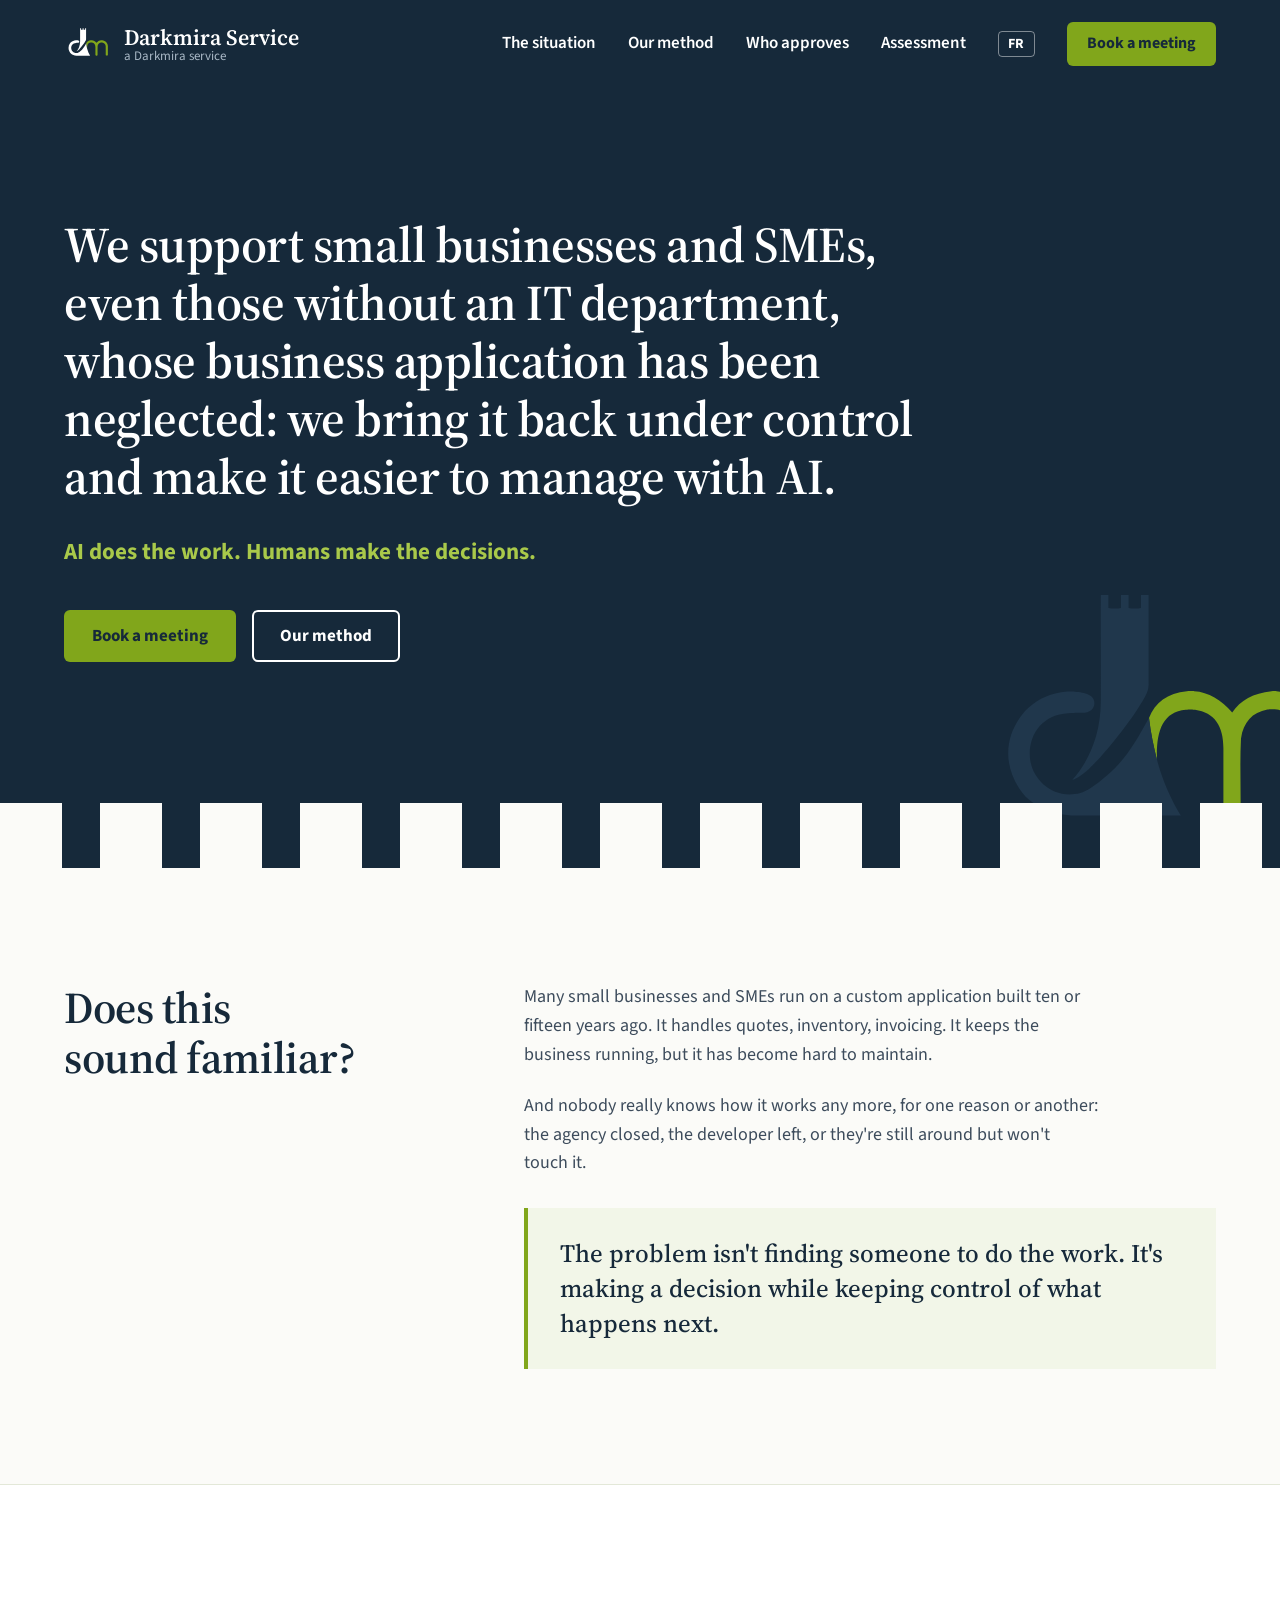
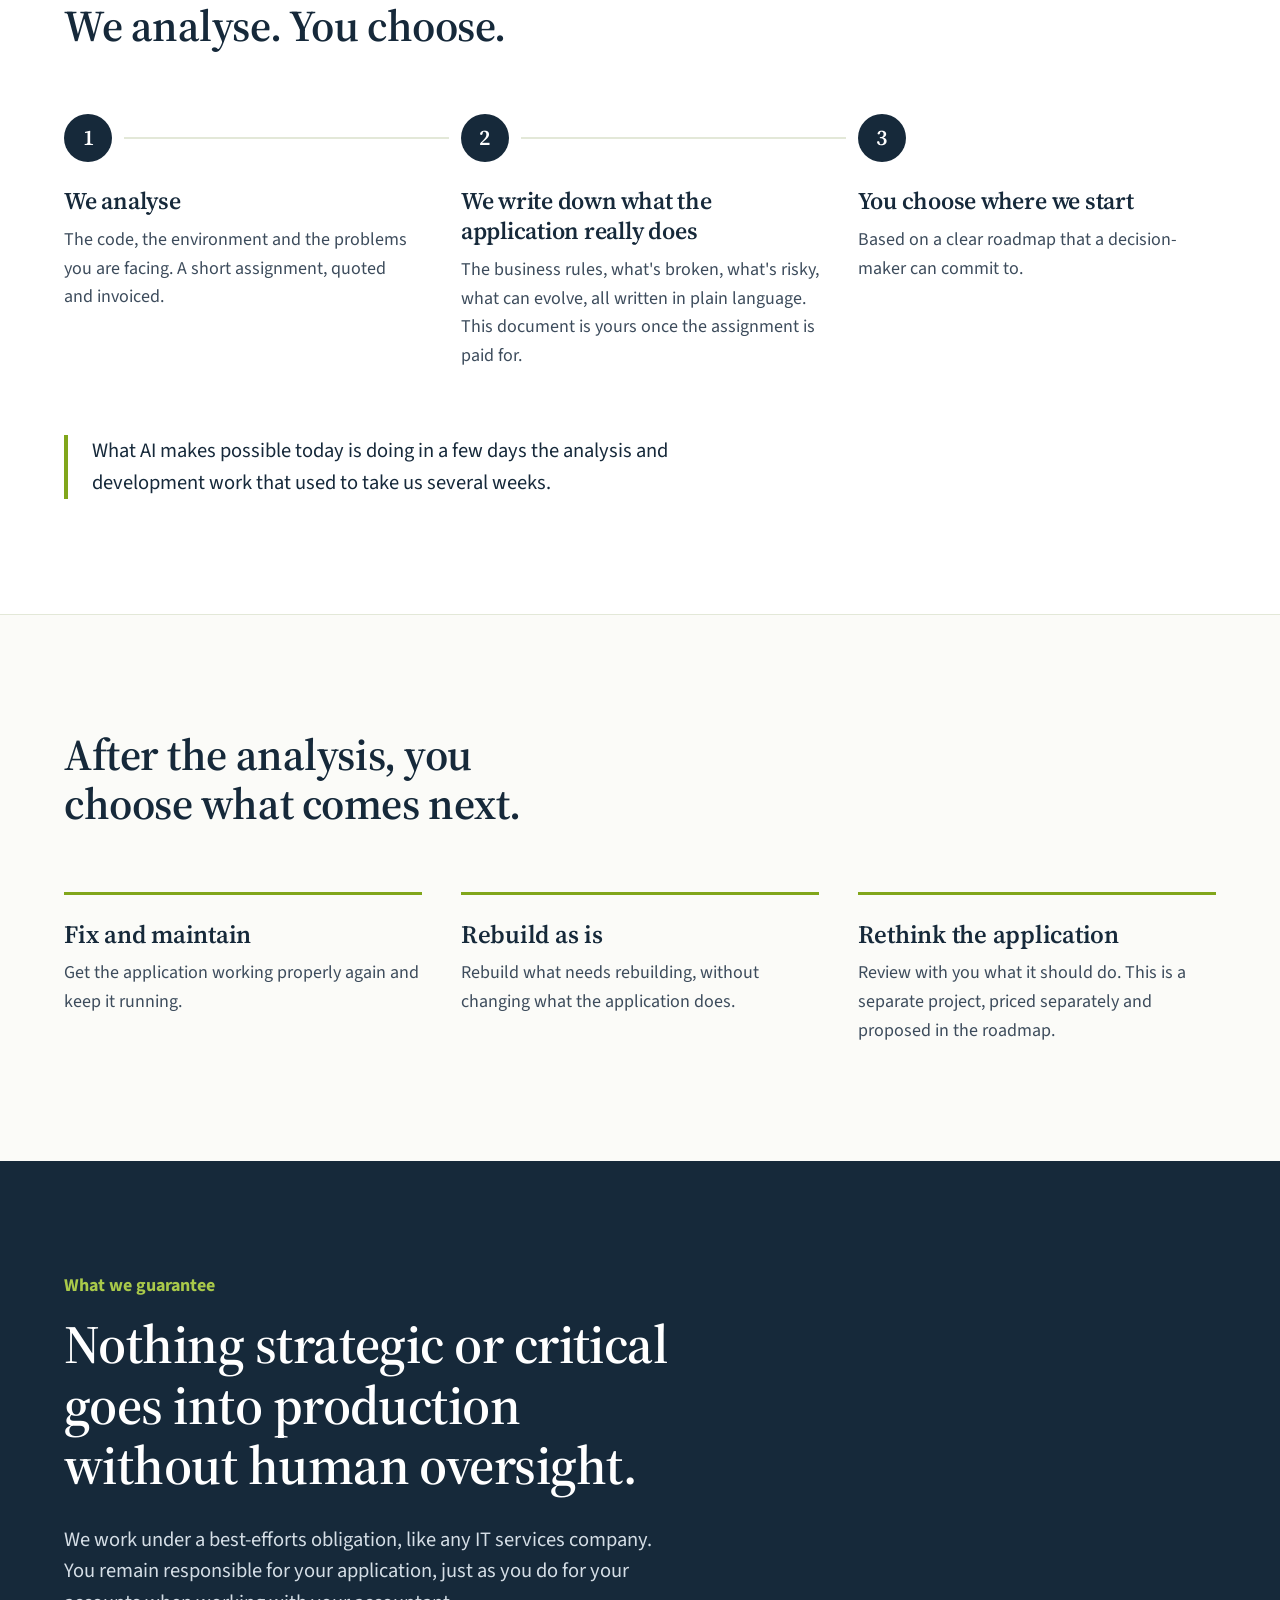
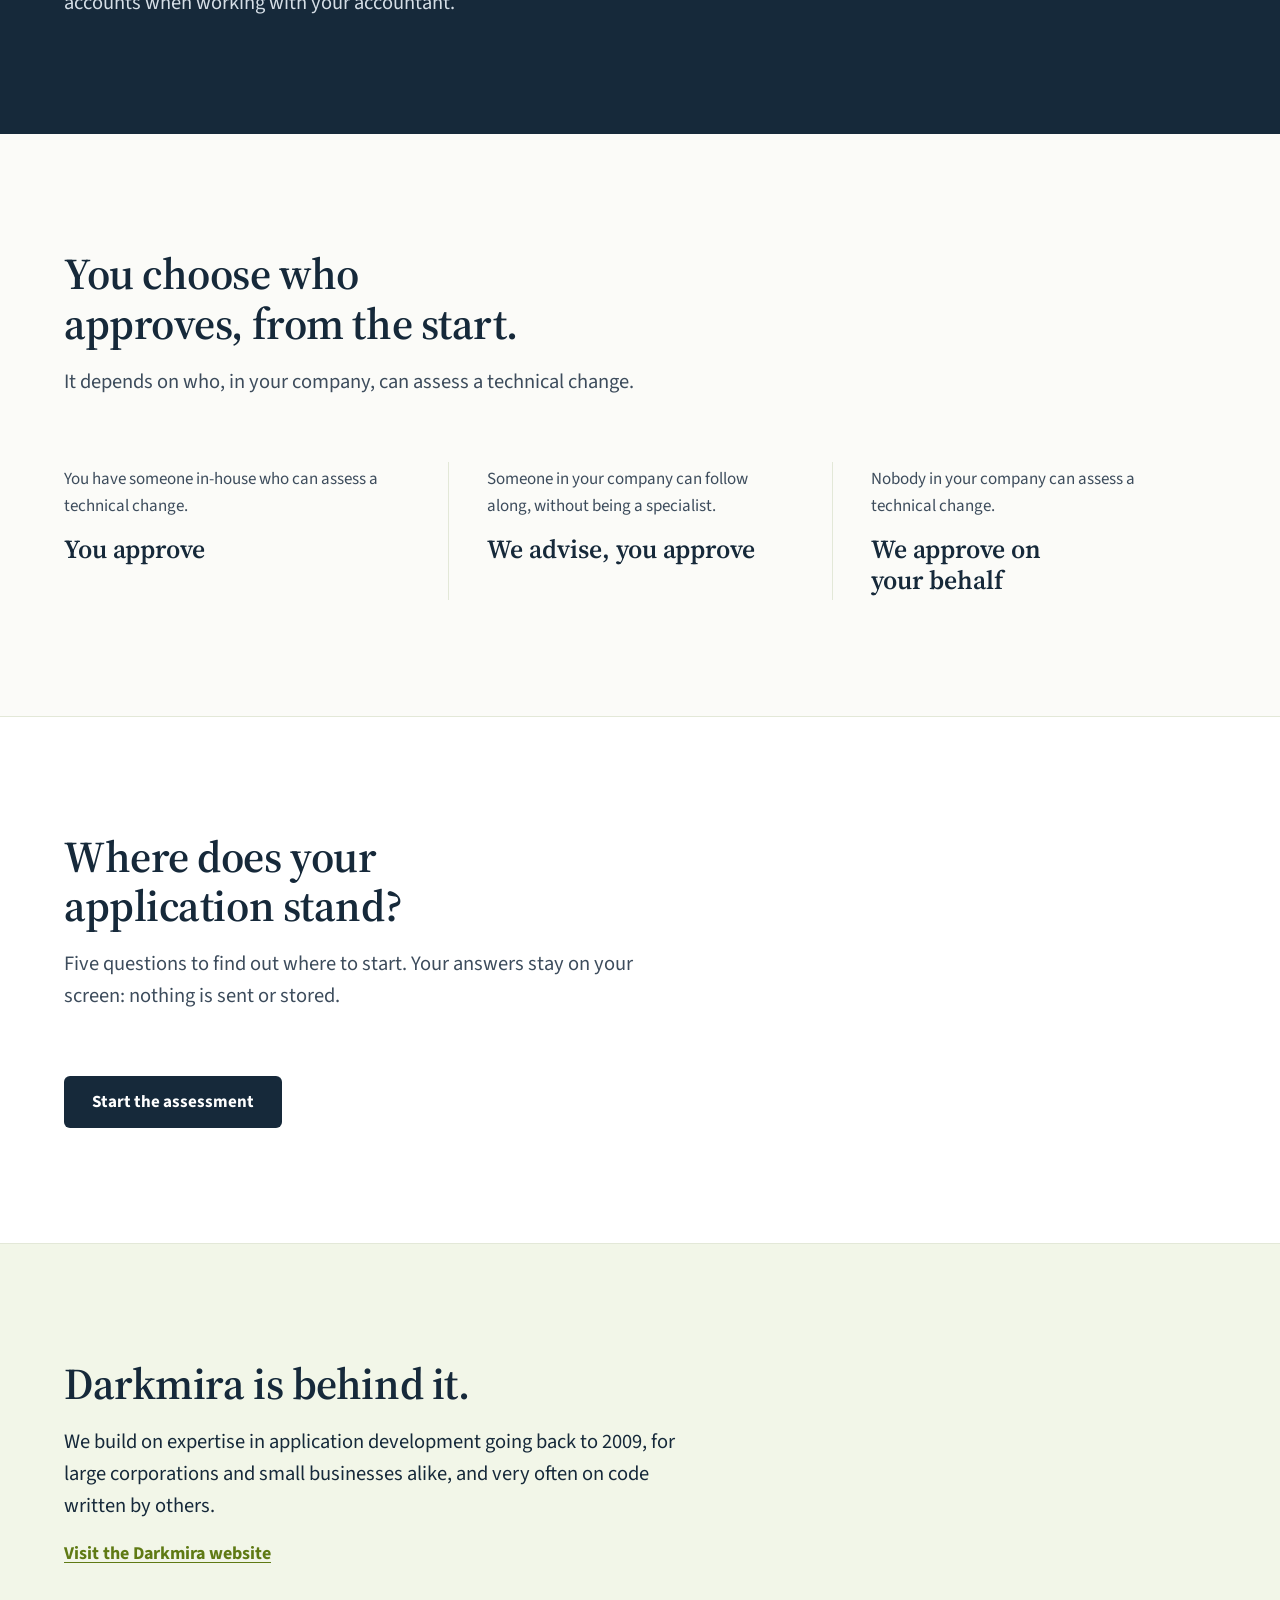
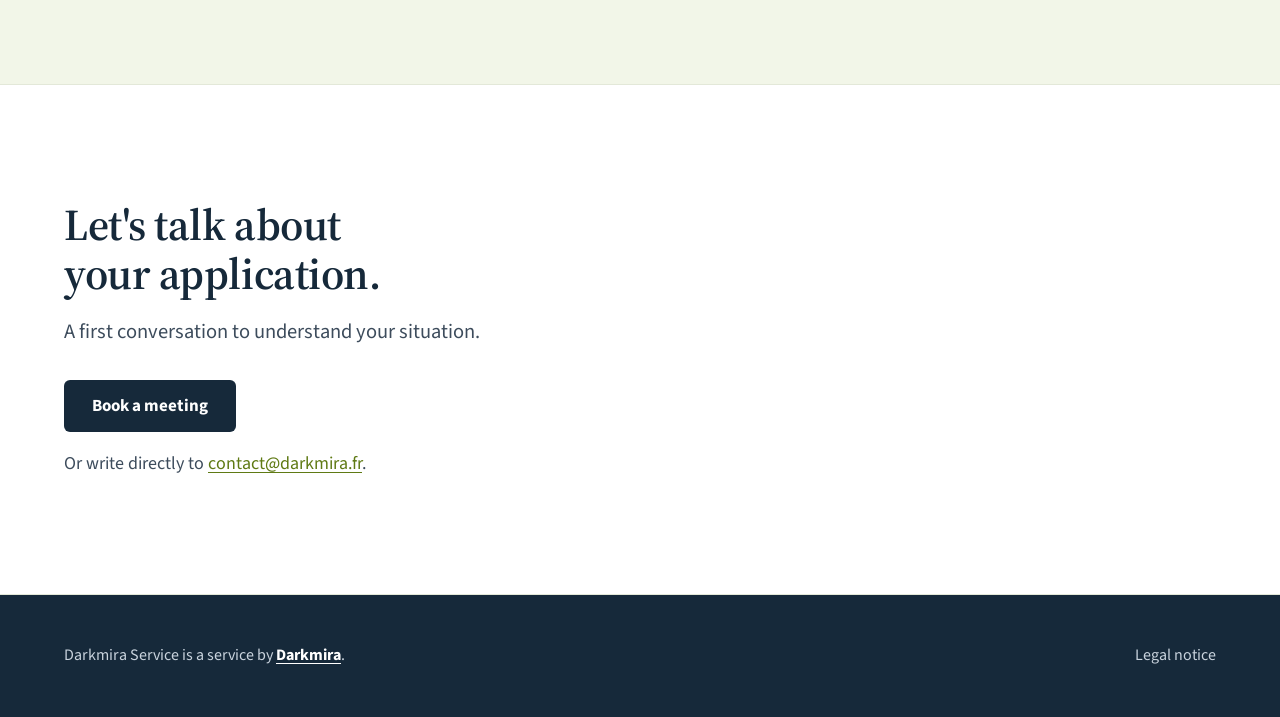
==== en/index.html @ 9eaa63db "Version anglaise (#3)" ====
<!doctype html>
<html lang="en">
<head>
<meta charset="utf-8">
<title>Darkmira Service: your business application back under control</title>
<meta name="description" content="Darkmira Service supports small businesses and SMEs, even those without an IT department: we bring your business application back under control and make it easier to manage with AI.">
<meta name="viewport" content="width=device-width, initial-scale=1">
<link rel="alternate" hreflang="fr" href="https://service.darkmira.fr/">
<link rel="alternate" hreflang="en" href="https://service.darkmira.fr/en/">
<link rel="alternate" hreflang="x-default" href="https://service.darkmira.fr/">
<meta name="theme-color" content="#16293A">
<link rel="icon" type="image/png" sizes="32x32" href="/assets/favicon/favicon-32x32.png">
<link rel="icon" type="image/png" sizes="16x16" href="/assets/favicon/favicon-16x16.png">
<link rel="apple-touch-icon" href="/assets/favicon/apple-touch-icon.png">
<link rel="preconnect" href="https://fonts.googleapis.com">
<link rel="preconnect" href="https://fonts.gstatic.com" crossorigin>
<link rel="stylesheet" href="https://fonts.googleapis.com/css2?family=Source+Sans+3:wght@400;600;700&amp;family=Source+Serif+4:opsz,wght@8..60,500;8..60,600&amp;display=swap">
<link rel="stylesheet" href="/assets/css/site.css">
</head>
<body>
<a class="evitement" href="#contenu">Skip to content</a>

<div class="rempart">
  <header class="cadre entete">
    <a class="entete__logo" href="/en/" aria-label="Darkmira Service, home"><svg viewBox="0 0 192 173.5" aria-hidden="true" focusable="false"><path class="t" d="M68.3,31c1.5,0.4,4.7,0.4,6.2,0v-6.5h3.8V31c1.5,0.4,4.7,0.4,6.2,0v-6.5h3.8v22.6c0,7.4,0,16.8,0,22.3c0,4-2.8,7.7-4.8,11c-5.9,9.7-18.4,24.4-20.4,26.4c-2,2-4.3,4.3-4.3,4.3s-4.8,4.8-8.6,5.8c8-8.9,14.1-22,14.2-39.1c0.1-16.8-0.1-35.8,0-53.3h3.8V31z"/><path class="m" d="M88.5,86c3-7.8,9.2-12.5,19-13.4c1.1-0.1,3.6,0,3.6,0c7.1,0.4,13.6,4.3,19,10.6c4.1-6,10.5-9.7,19.7-10.6c1.3-0.1,2.4,0,2.4,0c14.5,1.6,23.4,12.3,23.3,23.8c0,1.7,0,35.5,0,35.5c-1,3.8-8.5,3.8-8.6-0.7c-0.2-11.5,0.3-23.7-0.2-34.8c-0.7-8.9-5.8-13.1-14.2-14.6c-1.4-0.2-3.7-0.2-4.8,0c-7.6,1.4-12,6.4-13.2,14.4c-0.6,11-0.1,23.1-0.2,34.6c0.2,5-7.8,5.2-8.6,1v-30.7c0-11.1-4.4-17.8-14.2-19.2c-2.3-0.2-2.6-0.2-4.6,0C94.8,83,92,93.5,92.5,107.3C90.9,100.5,89.3,93.6,88.5,86"/><path class="t" d="M88.5,85.9c0.9,7.6,2.4,14.6,4.1,21.4c2.8,10.3,6.8,19.3,11.8,27.4h-12H49.8c-9.6-0.2-16.4-3.7-21.4-7.9c-5-4.2-10.4-13.8-10.3-23C18,90.4,27.2,81.5,29,80.2c3.9-3.2,10-6.8,18.7-7.4c0,0,1.5-0.1,2.9,0c4.5,0.5,10.5,0.9,10.6,5.8c0,2.8-2.3,4.8-6.2,4.8c-3,0-1.9,0-7,0.2c-12.7,0.6-20.1,10.8-19,22.6c1,10.3,11.3,20.9,25.2,17.3c6.1-1.6,16.7-11.7,17.8-13C78.8,103.6,83.6,94.8,88.5,85.9"/></svg><span class="marque"><strong>Darkmira Service</strong><span>a Darkmira service</span></span></a>
    <nav aria-label="Main navigation">
      <a href="#situation">The situation</a>
      <a href="#methode">Our method</a>
      <a href="#qui-valide">Who approves</a>
      <a href="#diagnostic">Assessment</a>
      <a class="langue" href="/" hreflang="fr" lang="fr" aria-label="Version française">FR</a>
      <a class="bouton bouton--vert" href="#contact">Book a meeting</a>
    </nav>
  </header>

  <section class="cadre hero hero--service">
    <h1>We support small businesses and SMEs, even those without an IT department, whose business application has been neglected: we bring it back under control and make it easier to manage with AI.</h1>
    <p class="signature">AI does the work. Humans make the decisions.</p>
    <div class="actions">
      <a class="bouton bouton--vert" href="#contact">Book a meeting</a>
      <a class="bouton bouton--contour" href="#methode">Our method</a>
    </div>
  </section>
  <svg class="hero__tour hero__tour--discret" viewBox="0 0 192 173.5" aria-hidden="true" focusable="false"><path class="t" d="M68.3,31c1.5,0.4,4.7,0.4,6.2,0v-6.5h3.8V31c1.5,0.4,4.7,0.4,6.2,0v-6.5h3.8v22.6c0,7.4,0,16.8,0,22.3c0,4-2.8,7.7-4.8,11c-5.9,9.7-18.4,24.4-20.4,26.4c-2,2-4.3,4.3-4.3,4.3s-4.8,4.8-8.6,5.8c8-8.9,14.1-22,14.2-39.1c0.1-16.8-0.1-35.8,0-53.3h3.8V31z"/><path class="m" d="M88.5,86c3-7.8,9.2-12.5,19-13.4c1.1-0.1,3.6,0,3.6,0c7.1,0.4,13.6,4.3,19,10.6c4.1-6,10.5-9.7,19.7-10.6c1.3-0.1,2.4,0,2.4,0c14.5,1.6,23.4,12.3,23.3,23.8c0,1.7,0,35.5,0,35.5c-1,3.8-8.5,3.8-8.6-0.7c-0.2-11.5,0.3-23.7-0.2-34.8c-0.7-8.9-5.8-13.1-14.2-14.6c-1.4-0.2-3.7-0.2-4.8,0c-7.6,1.4-12,6.4-13.2,14.4c-0.6,11-0.1,23.1-0.2,34.6c0.2,5-7.8,5.2-8.6,1v-30.7c0-11.1-4.4-17.8-14.2-19.2c-2.3-0.2-2.6-0.2-4.6,0C94.8,83,92,93.5,92.5,107.3C90.9,100.5,89.3,93.6,88.5,86"/><path class="t" d="M88.5,85.9c0.9,7.6,2.4,14.6,4.1,21.4c2.8,10.3,6.8,19.3,11.8,27.4h-12H49.8c-9.6-0.2-16.4-3.7-21.4-7.9c-5-4.2-10.4-13.8-10.3-23C18,90.4,27.2,81.5,29,80.2c3.9-3.2,10-6.8,18.7-7.4c0,0,1.5-0.1,2.9,0c4.5,0.5,10.5,0.9,10.6,5.8c0,2.8-2.3,4.8-6.2,4.8c-3,0-1.9,0-7,0.2c-12.7,0.6-20.1,10.8-19,22.6c1,10.3,11.3,20.9,25.2,17.3c6.1-1.6,16.7-11.7,17.8-13C78.8,103.6,83.6,94.8,88.5,85.9"/></svg>
</div>

<main id="contenu">
  <section class="section" id="situation" aria-labelledby="situation-titre">
    <div class="cadre deux-colonnes">
      <h2 id="situation-titre">Does this sound familiar?</h2>
      <div>
        <p>Many small businesses and SMEs run on a custom application built ten or fifteen years ago. It handles quotes, inventory, invoicing. It keeps the business running, but it has become hard to maintain.</p>
        <p>And nobody really knows how it works any more, for one reason or another: the agency closed, the developer left, or they're still around but won't touch it.</p>
        <p class="encadre">The problem isn't finding someone to do the work. It's making a decision while keeping control of what happens next.</p>
      </div>
    </div>
  </section>

  <section class="section blanc" id="methode" aria-labelledby="methode-titre">
    <div class="cadre">
      <div class="tete">
        <h2 id="methode-titre">We analyse. You choose.</h2>
      </div>
      <ol class="frise">
        <li>
          <h3>We analyse</h3>
          <p>The code, the environment and the problems you are facing. A short assignment, quoted and invoiced.</p>
        </li>
        <li>
          <h3>We write down what the application really does</h3>
          <p>The business rules, what's broken, what's risky, what can evolve, all written in plain language. This document is yours once the assignment is paid for.</p>
        </li>
        <li>
          <h3>You choose where we start</h3>
          <p>Based on a clear roadmap that a decision-maker can commit to.</p>
        </li>
      </ol>
      <p class="chapeau apres-frise">What AI makes possible today is doing in a few days the analysis and development work that used to take us several weeks.</p>
    </div>
  </section>

  <section class="section" aria-labelledby="usages-titre">
    <div class="cadre">
      <div class="tete">
        <h2 id="usages-titre">After the analysis, you choose what comes next.</h2>
      </div>
      <ul class="usages">
        <li>
          <h3>Fix and maintain</h3>
          <p>Get the application working properly again and keep it running.</p>
        </li>
        <li>
          <h3>Rebuild as is</h3>
          <p>Rebuild what needs rebuilding, without changing what the application does.</p>
        </li>
        <li>
          <h3>Rethink the application</h3>
          <p>Review with you what it should do. This is a separate project, priced separately and proposed in the roadmap.</p>
        </li>
      </ul>
    </div>
  </section>

  <section class="section garantie" aria-labelledby="garantie-titre">
    <div class="cadre">
      <h2 class="garantie__nom" id="garantie-titre">What we guarantee</h2>
      <blockquote>Nothing strategic or critical goes into production without human oversight.</blockquote>
      <p class="chapeau">We work under a best-efforts obligation, like any IT services company. You remain responsible for your application, just as you do for your accounts when working with your accountant.</p>
    </div>
  </section>

  <section class="section" id="qui-valide" aria-labelledby="valide-titre">
    <div class="cadre">
      <div class="tete">
        <h2 id="valide-titre">You choose who approves, from the start.</h2>
        <p class="chapeau">It depends on who, in your company, can assess a technical change.</p>
      </div>
      <ul class="valideurs">
        <li>
          <p class="valideurs__si">You have someone in-house who can assess a technical change.</p>
          <p class="valideurs__alors">You approve</p>
        </li>
        <li>
          <p class="valideurs__si">Someone in your company can follow along, without being a specialist.</p>
          <p class="valideurs__alors">We advise, you approve</p>
        </li>
        <li>
          <p class="valideurs__si">Nobody in your company can assess a technical change.</p>
          <p class="valideurs__alors">We approve on your behalf</p>
        </li>
      </ul>
    </div>
  </section>

  <section class="section diagnostic blanc" id="diagnostic" aria-labelledby="diagnostic-titre">
    <div class="cadre">
      <div class="tete">
        <h2 id="diagnostic-titre">Where does your application stand?</h2>
        <p class="chapeau">Five questions to find out where to start. Your answers stay on your screen: nothing is sent or stored.</p>
      </div>
      <div class="diag" data-diagnostic hidden>
        <div class="diag__accueil">
          <button type="button" class="bouton bouton--nuit" data-commencer>Start the assessment</button>
        </div>
        <form class="diag__form" hidden novalidate>
          <div class="diag__progression" aria-hidden="true"><span></span></div>
          <p class="diag__etape" aria-live="polite"></p>
        <fieldset data-q="q1" data-resume="My application is used for:" hidden>
          <legend tabindex="-1">What is your application used for day to day?</legend>
          <label class="choix"><input type="radio" name="q1" value="devis"> Quotes and invoicing</label>
          <label class="choix"><input type="radio" name="q1" value="stocks"> Inventory and production</label>
          <label class="choix"><input type="radio" name="q1" value="clients"> Customers and orders</label>
          <label class="choix"><input type="radio" name="q1" value="autre"> Something else</label>
        </fieldset>
        <fieldset data-q="q2" data-resume="Today, it works:" hidden>
          <legend tabindex="-1">Today, it works…</legend>
          <label class="choix"><input type="radio" name="q2" value="evolution"> Well, but every change is complicated</label>
          <label class="choix"><input type="radio" name="q2" value="pannes"> With regular breakdowns or errors</label>
          <label class="choix"><input type="radio" name="q2" value="intouchable"> It holds up, but nobody wants to touch it</label>
          <label class="choix"><input type="radio" name="q2" value="decalage"> It no longer fits the way we work</label>
        </fieldset>
        <fieldset data-q="q3" data-resume="Who knows how it works:" hidden>
          <legend tabindex="-1">Who really knows how it works?</legend>
          <label class="choix"><input type="radio" name="q3" value="origine"> The original developer, still around</label>
          <label class="choix"><input type="radio" name="q3" value="parti"> They left, or the agency closed</label>
          <label class="choix"><input type="radio" name="q3" value="partiel"> Someone in-house, partly</label>
          <label class="choix"><input type="radio" name="q3" value="personne"> Nobody</label>
        </fieldset>
        <fieldset data-q="q4" data-resume="My priority:" hidden>
          <legend tabindex="-1">What is your priority?</legend>
          <label class="choix"><input type="radio" name="q4" value="stable"> That it runs without surprises</label>
          <label class="choix"><input type="radio" name="q4" value="evoluer"> Being able to change it easily</label>
          <label class="choix"><input type="radio" name="q4" value="besoins"> Starting again from our current needs</label>
          <label class="choix"><input type="radio" name="q4" value="comprendre"> First understanding where we stand</label>
        </fieldset>
        <fieldset data-q="q5" data-resume="To assess a technical change:" hidden>
          <legend tabindex="-1">Do you have someone who can assess a technical change?</legend>
          <label class="choix"><input type="radio" name="q5" value="interne"> Yes, in-house</label>
          <label class="choix"><input type="radio" name="q5" value="suivre"> Someone who can follow along, without being a specialist</label>
          <label class="choix"><input type="radio" name="q5" value="personne"> No, nobody</label>
        </fieldset>
          <div class="diag__nav">
            <button type="button" class="bouton bouton--lien" data-retour>Back</button>
            <button type="submit" class="bouton bouton--nuit" data-suivant disabled>Next</button>
          </div>
        </form>
        <div class="diag__resultat" hidden tabindex="-1" aria-live="polite"></div>
      </div>
      <noscript><p><a class="bouton bouton--nuit" href="mailto:contact@darkmira.fr">Book a meeting</a></p></noscript>
    </div>
  </section>

  <section class="section darkmira" aria-labelledby="darkmira-titre">
    <div class="cadre">
      <h2 id="darkmira-titre">Darkmira is behind it.</h2>
      <p class="chapeau">We build on expertise in application development going back to 2009, for large corporations and small businesses alike, and very often on code written by others.</p>
      <p><a href="https://darkmira.fr/en/">Visit the Darkmira website</a></p>
    </div>
  </section>

  <section class="section contact blanc" id="contact" aria-labelledby="contact-titre">
    <div class="cadre">
      <h2 id="contact-titre">Let's talk about your application.</h2>
      <p class="chapeau">A first conversation to understand your situation.</p>
      <p><a class="bouton bouton--nuit" href="mailto:contact@darkmira.fr?subject=Darkmira%20Service%20meeting">Book a meeting</a></p>
      <p class="contact__adresse">Or write directly to <a href="mailto:contact@darkmira.fr">contact@darkmira.fr</a>.</p>
    </div>
  </section>
</main>

<footer class="pied">
  <div class="cadre">
    <p>Darkmira Service is a service by <a class="fort" href="https://darkmira.fr/en/">Darkmira</a>.</p>
    <nav aria-label="Footer">
      <a href="https://darkmira.fr/en/legal-notice.html">Legal notice</a>
    </nav>
  </div>
</footer>
<script src="/assets/js/diagnostic.js" defer></script>
</body>
</html>
---- assets/css/site.css ----
:root {
  --nuit: #16293A;
  --nuit-2: #20374C;
  --vert: #81A61B;
  --vert-fonce: #5F7A14;
  --vert-clair: #A9C94A;
  --page: #FBFBF8;
  --pale: #F2F6E8;
  --blanc: #FFFFFF;
  --texte-2: #3D4C5C;
  --filet: #E3E8D8;
  --sur-nuit: #D5DEE6;

  --serif: 'Source Serif 4', Georgia, serif;
  --sans: 'Source Sans 3', 'Helvetica Neue', Arial, sans-serif;

  --gouttiere: clamp(16px, 5vw, 64px);
  --largeur: 1152px;

  /* Créneaux : proportions du sommet de la tour du logo (merlon 6,2 / créneau 3,8 / hauteur 6,5), x4 */
  --merlon: 62px;
  --pas: 100px;
  --creneau-h: 65px;
}

*, *::before, *::after { box-sizing: border-box; }

html { -webkit-text-size-adjust: 100%; }

body {
  margin: 0;
  background: var(--page);
  color: var(--nuit);
  font-family: var(--sans);
  font-size: 18px;
  line-height: 1.6;
  text-rendering: optimizeLegibility;
}

img, svg { display: block; max-width: 100%; }

button { font: inherit; }

a { color: var(--vert-fonce); text-underline-offset: 3px; }
a:hover { color: var(--nuit); }

:focus-visible {
  outline: 3px solid var(--vert);
  outline-offset: 3px;
  border-radius: 2px;
}

.evitement {
  position: absolute;
  left: 16px;
  top: -100px;
  z-index: 10;
  padding: 10px 16px;
  background: var(--blanc);
  color: var(--nuit);
  font-weight: 700;
}
.evitement:focus { top: 16px; }

.cadre {
  width: 100%;
  max-width: calc(var(--largeur) + 2 * var(--gouttiere));
  margin: 0 auto;
  padding: 0 var(--gouttiere);
}

h1, h2, h3 {
  margin: 0;
  font-family: var(--serif);
  font-weight: 600;
  letter-spacing: -0.01em;
}

h2 {
  font-size: clamp(30px, 4vw, 44px);
  line-height: 1.12;
  max-width: 26ch;
}

h1, h2, h3 { text-wrap: balance; }
p { text-wrap: pretty; }

p { margin: 0; }

.chapeau {
  font-size: clamp(19px, 1.6vw, 22px);
  line-height: 1.55;
  color: var(--texte-2);
  max-width: 62ch;
}

/* Boutons */
.bouton {
  display: inline-flex;
  align-items: center;
  min-height: 52px;
  padding: 12px 26px;
  border-radius: 6px;
  border: 2px solid transparent;
  font-weight: 700;
  font-size: 17px;
  line-height: 1.2;
  text-decoration: none;
  transition: background-color .15s ease, color .15s ease, border-color .15s ease;
}
.bouton--vert { background: var(--vert); color: var(--nuit); }
.bouton--vert:hover { background: var(--vert-clair); color: var(--nuit); }
.bouton--nuit { background: var(--nuit); color: var(--blanc); }
.bouton--nuit:hover { background: var(--nuit-2); color: var(--blanc); }
.bouton--contour { border-color: currentColor; color: var(--blanc); }
.bouton--contour:hover { background: var(--blanc); border-color: var(--blanc); color: var(--nuit); }

/* Bandeau Darkmira Service */
.bandeau {
  display: block;
  padding: 12px var(--gouttiere);
  background: var(--vert);
  color: var(--nuit);
  font-size: 16px;
  line-height: 1.45;
  text-align: center;
  text-decoration: none;
}
.bandeau:hover { background: var(--vert-clair); color: var(--nuit); }
.bandeau span { text-decoration: underline; text-underline-offset: 3px; }

/* En-tête et hero : le rempart */
.rempart {
  position: relative;
  overflow: hidden;
  background: var(--nuit);
  color: var(--blanc);
}

.rempart::after {
  content: "";
  position: absolute;
  left: 0;
  right: 0;
  bottom: 0;
  z-index: 3;
  height: var(--creneau-h);
  background: linear-gradient(to right, var(--page) 0 var(--merlon), transparent var(--merlon) var(--pas)) 0 0 / var(--pas) 100% repeat-x;
}

.entete {
  position: relative;
  z-index: 2;
  display: flex;
  align-items: center;
  justify-content: space-between;
  gap: 24px;
  min-height: 88px;
}

.entete__logo { color: var(--blanc); }
.entete__logo svg { width: 170px; height: auto; }

.entete nav {
  display: flex;
  align-items: center;
  gap: 32px;
  font-size: 17px;
  font-weight: 600;
}
.entete nav a:not(.bouton) { color: var(--blanc); text-decoration: none; }
.entete nav a:not(.bouton):hover { color: var(--vert-clair); }
.entete .bouton { min-height: 44px; padding: 8px 18px; font-size: 16px; }

.hero {
  position: relative;
  z-index: 2;
  padding-top: clamp(72px, 10vw, 128px);
  padding-bottom: calc(clamp(88px, 11vw, 144px) + var(--creneau-h));
}

.hero h1 {
  font-size: clamp(42px, 6.4vw, 80px);
  line-height: 1.02;
  letter-spacing: -0.02em;
  max-width: 14ch;
}

.hero .chapeau {
  margin-top: 28px;
  color: var(--sur-nuit);
  max-width: 54ch;
}

.hero__tour {
  position: absolute;
  z-index: 1;
  right: max(-120px, calc((100vw - var(--largeur)) / 2 - 220px));
  bottom: calc(var(--creneau-h) - 150px);
  width: clamp(420px, 52vw, 760px);
  height: auto;
  pointer-events: none;
}
.hero__tour .t { fill: var(--nuit-2); }
.hero__tour .m { fill: var(--vert); }

/* Sections */
.section { padding: clamp(72px, 9vw, 120px) 0; }

.charte__tete {
  display: grid;
  gap: 18px;
  margin-bottom: clamp(40px, 5vw, 64px);
}

.esprits {
  display: grid;
  grid-template-columns: repeat(3, minmax(0, 1fr));
  gap: clamp(24px, 3vw, 48px);
  margin: 0;
  padding: 0;
  list-style: none;
}

.esprits li {
  padding-top: 24px;
  border-top: 3px solid var(--vert);
}

.esprits h3 {
  font-size: 25px;
  line-height: 1.2;
  margin-bottom: 10px;
}

.esprits p { color: var(--texte-2); }

.offre {
  background: var(--nuit);
  color: var(--blanc);
}

.offre .cadre {
  display: grid;
  grid-template-columns: minmax(0, 7fr) minmax(0, 4fr);
  align-items: end;
  gap: 48px;
}

.offre__nom {
  margin-bottom: 14px;
  color: var(--vert-clair);
  font-weight: 700;
  font-size: 18px;
}

.offre h2 { max-width: 24ch; }

.offre p.chapeau {
  margin-top: 18px;
  color: var(--sur-nuit);
}

.offre__action { justify-self: end; }

.contact { background: var(--pale); }

.contact .cadre {
  display: flex;
  flex-wrap: wrap;
  align-items: center;
  justify-content: space-between;
  gap: 24px 48px;
}

/* Pied de page */
.pied {
  padding: 48px 0;
  background: var(--nuit);
  color: #C9D3DD;
  font-size: 16px;
}

.pied .cadre {
  display: flex;
  flex-wrap: wrap;
  justify-content: space-between;
  align-items: flex-start;
  gap: 24px 48px;
}

.pied__nom {
  font-family: var(--serif);
  font-size: 22px;
  font-weight: 600;
  color: var(--blanc);
}

.pied nav { display: flex; flex-wrap: wrap; gap: 12px 28px; }
.pied a { color: #C9D3DD; text-decoration: none; }
.pied a:hover { color: var(--blanc); text-decoration: underline; }


@media (max-width: 900px) {
  .esprits { grid-template-columns: 1fr; }
  .offre .cadre { grid-template-columns: 1fr; align-items: start; }
  .offre__action { justify-self: start; }
  .hero__tour { opacity: .55; }
}

@media (max-width: 600px) {
  body { font-size: 17px; }
  .entete { flex-wrap: wrap; padding-top: 16px; padding-bottom: 16px; }
  .entete nav { gap: 20px; width: 100%; justify-content: space-between; }
  .entete__logo svg { width: 140px; }
  .hero__tour { right: -140px; width: 380px; opacity: .4; }
  .bouton { width: 100%; justify-content: center; }
  .entete .bouton { width: auto; }
  :root { --merlon: 31px; --pas: 50px; --creneau-h: 33px; }
}

@media (prefers-reduced-motion: reduce) {
  * { transition: none !important; }
}

/* Darkmira Service */
.entete__logo { display: flex; align-items: center; gap: 12px; text-decoration: none; }
.entete__logo svg { width: 48px; }
.entete__logo .t { fill: var(--blanc); }
.entete__logo .m { fill: var(--vert); }
.marque { display: grid; gap: 2px; line-height: 1; }
.marque strong { font-family: var(--serif); font-size: 22px; font-weight: 600; color: var(--blanc); }
.marque span { font-size: 13px; color: #A9B8C6; }

.hero--service h1 {
  font-size: clamp(30px, 3.9vw, 50px);
  line-height: 1.16;
  letter-spacing: -0.01em;
  max-width: 34ch;
}
.signature {
  margin-top: 28px;
  font-size: clamp(20px, 1.8vw, 24px);
  font-weight: 700;
  color: var(--vert-clair);
}
.actions { display: flex; flex-wrap: wrap; gap: 16px; margin-top: 40px; }

.deux-colonnes {
  display: grid;
  grid-template-columns: minmax(0, 4fr) minmax(0, 7fr);
  gap: clamp(32px, 5vw, 72px);
}
.deux-colonnes > div { display: grid; gap: 22px; }
.deux-colonnes p { color: var(--texte-2); max-width: 64ch; }
.deux-colonnes p.encadre {
  margin-top: 8px;
  padding: 28px 32px;
  background: var(--pale);
  border-left: 4px solid var(--vert);
  font-family: var(--serif);
  font-size: clamp(21px, 2vw, 25px);
  font-weight: 500;
  line-height: 1.4;
  color: var(--nuit);
}

.blanc { background: var(--blanc); border-top: 1px solid var(--filet); border-bottom: 1px solid var(--filet); }

.tete { display: grid; gap: 18px; margin-bottom: clamp(40px, 5vw, 64px); }

.hero__tour--discret {
  width: clamp(300px, 30vw, 440px);
  right: max(-90px, calc((100vw - var(--largeur)) / 2 - 140px));
  bottom: calc(var(--creneau-h) - 90px);
}
@media (max-width: 1100px) { .hero__tour--discret { display: none; } }

/* Méthode : frise en trois temps */
.frise {
  --frise-gap: clamp(24px, 3vw, 48px);
  position: relative;
  display: grid;
  grid-template-columns: repeat(3, minmax(0, 1fr));
  gap: var(--frise-gap);
  margin: 0;
  padding: 0;
  list-style: none;
  counter-reset: temps;
}
/* Un trait relie chaque étape à la suivante, et s'arrête à la dernière */
.frise li:not(:last-child)::after {
  content: "";
  position: absolute;
  top: 23px;
  left: 60px;
  right: calc(12px - var(--frise-gap));
  height: 2px;
  background: var(--filet);
}
.frise li { position: relative; counter-increment: temps; }
.frise li::before {
  content: counter(temps);
  display: grid;
  place-items: center;
  width: 48px;
  height: 48px;
  margin-bottom: 24px;
  border-radius: 50%;
  background: var(--nuit);
  color: var(--blanc);
  font-family: var(--serif);
  font-size: 22px;
  font-weight: 600;
  box-shadow: 0 0 0 8px var(--blanc);
}
.frise h3 { font-size: 24px; line-height: 1.25; margin-bottom: 10px; }
.frise p { color: var(--texte-2); }
.apres-frise {
  margin-top: clamp(40px, 5vw, 64px);
  padding-left: 24px;
  border-left: 4px solid var(--vert);
  color: var(--nuit);
}

.usages {
  display: grid;
  grid-template-columns: repeat(3, minmax(0, 1fr));
  gap: clamp(24px, 3vw, 48px);
  margin: 0;
  padding: 0;
  list-style: none;
}
.usages li { padding-top: 24px; border-top: 3px solid var(--vert); }
.usages h3 { font-size: 25px; line-height: 1.2; margin-bottom: 10px; }
.usages p { color: var(--texte-2); }

/* Garantie */
.garantie { background: var(--nuit); color: var(--blanc); }
.garantie .garantie__nom {
  max-width: none;
  margin-bottom: 18px;
  color: var(--vert-clair);
  font-family: var(--sans);
  font-size: 18px;
  font-weight: 700;
  letter-spacing: 0;
}
.garantie blockquote {
  margin: 0;
  max-width: 24ch;
  font-family: var(--serif);
  font-size: clamp(32px, 4.4vw, 54px);
  font-weight: 600;
  line-height: 1.12;
  letter-spacing: -0.01em;
  text-wrap: balance;
}
.garantie p.chapeau { margin-top: 28px; color: var(--sur-nuit); }

/* Qui valide : trois options, une seule par projet */
.valideurs {
  display: grid;
  grid-template-columns: repeat(3, minmax(0, 1fr));
  margin: 0;
  padding: 0;
  list-style: none;
}
.valideurs li {
  display: grid;
  grid-row: span 2;
  grid-template-rows: subgrid;
  row-gap: 14px;
  padding: 4px clamp(20px, 3vw, 40px);
}
.valideurs li:first-child { padding-left: 0; }
.valideurs li + li { border-left: 1px solid var(--filet); }
.valideurs__si { color: var(--texte-2); font-size: 17px; }
.valideurs__alors {
  font-family: var(--serif);
  font-size: clamp(22px, 2.1vw, 26px);
  font-weight: 600;
  line-height: 1.2;
  color: var(--nuit);
}

.darkmira { background: var(--pale); }
.darkmira .cadre { display: grid; gap: 18px; }
.darkmira p.chapeau { color: var(--nuit); }
.darkmira a { font-weight: 700; font-size: 18px; }

.contact .cadre { display: grid; justify-content: start; gap: 18px; }
.contact .chapeau { margin-bottom: 14px; }
.contact__adresse { color: var(--texte-2); }

.pied .cadre { align-items: center; }
.pied a.fort { color: var(--blanc); font-weight: 700; text-decoration: underline; }

@media (max-width: 900px) {
  .deux-colonnes, .usages { grid-template-columns: 1fr; }
  .frise { grid-template-columns: 1fr; --frise-gap: 40px; }
  .frise li:not(:last-child)::after { top: 60px; bottom: calc(12px - var(--frise-gap)); left: 23px; right: auto; width: 2px; height: auto; }
  .frise li { padding-left: 72px; }
  .frise li::before { position: absolute; left: 0; top: 0; margin: 0; }
  .valideurs { grid-template-columns: 1fr; }
  .valideurs li { padding: 24px 0; }
  .valideurs li + li { border-left: 0; border-top: 1px solid var(--filet); }
}

@media (max-width: 600px) {
  .entete nav a:not(.bouton):not(.langue) { display: none; }
  .entete nav { width: auto; }
  .entete { flex-wrap: nowrap; }
  .marque span { display: none; }
  .marque strong { font-size: 19px; }
  .entete nav .bouton { display: none; }
}

/* Diagnostic */
[hidden] { display: none !important; }

.diag { max-width: 760px; }

.diag__progression {
  height: 6px;
  border-radius: 3px;
  background: var(--filet);
  overflow: hidden;
}
.diag__progression span {
  display: block;
  height: 100%;
  width: 0;
  background: var(--vert);
  transition: width .25s ease;
}

.diag__etape { margin: 14px 0 22px; color: var(--texte-2); font-size: 16px; font-weight: 600; }

.diag fieldset { margin: 0; padding: 0; border: 0; display: grid; gap: 12px; }
.diag legend {
  margin-bottom: 18px;
  padding: 0;
  font-family: var(--serif);
  font-size: clamp(24px, 2.6vw, 32px);
  font-weight: 600;
  line-height: 1.2;
}
.diag legend:focus { outline: none; }
.diag legend:focus-visible { outline: 3px solid var(--vert); outline-offset: 4px; }

.choix {
  position: relative;
  display: flex;
  align-items: center;
  gap: 14px;
  min-height: 56px;
  padding: 14px 18px;
  border: 2px solid var(--filet);
  border-radius: 8px;
  background: var(--page);
  font-size: 18px;
  line-height: 1.35;
  cursor: pointer;
  transition: border-color .15s ease, background-color .15s ease;
}
.choix:hover { border-color: #B8C4A0; }
.choix input {
  flex: none;
  width: 20px;
  height: 20px;
  margin: 0;
  accent-color: var(--vert-fonce);
}
.choix:has(input:checked) { border-color: var(--vert); background: var(--pale); }
.choix:has(input:focus-visible) { outline: 3px solid var(--vert); outline-offset: 3px; }

.diag__nav { display: flex; justify-content: space-between; align-items: center; gap: 16px; margin-top: 28px; }
.diag__nav [data-suivant] { margin-left: auto; }
.bouton:disabled { opacity: .45; cursor: not-allowed; }

.bouton--lien {
  padding-left: 0;
  padding-right: 0;
  background: none;
  border-color: transparent;
  color: var(--vert-fonce);
  text-decoration: underline;
  text-underline-offset: 3px;
  cursor: pointer;
}
.bouton--lien:hover { color: var(--nuit); }

.diag__resultat:focus { outline: none; }
.diag__titre {
  margin-bottom: 36px;
  font-size: clamp(26px, 3vw, 34px);
  line-height: 1.2;
}
.diag__frise { grid-template-columns: 1fr; --frise-gap: 28px; }
.diag__frise li:not(:last-child)::after { top: 60px; bottom: calc(12px - var(--frise-gap)); left: 23px; right: auto; width: 2px; height: auto; }
.diag__frise li { padding-left: 72px; }
.diag__frise li::before { position: absolute; left: 0; top: 0; margin: 0; }
.diag__frise h4 { margin: 0 0 6px; font-family: var(--serif); font-size: 22px; font-weight: 600; line-height: 1.25; }

.diag__synthese {
  display: grid;
  grid-template-columns: 1fr 1fr;
  gap: 16px;
  margin: 40px 0 0;
}
.diag__synthese > div { padding: 24px 26px; border-radius: 8px; background: var(--pale); border-left: 4px solid var(--vert); }
.diag__synthese dt { margin-bottom: 8px; color: var(--texte-2); font-size: 16px; font-weight: 600; }
.diag__synthese dd { margin: 0; display: grid; gap: 8px; }
.diag__synthese strong { font-family: var(--serif); font-size: 24px; font-weight: 600; line-height: 1.2; }
.diag__synthese span { color: var(--texte-2); font-size: 17px; }

.diag__mention { margin-top: 24px; color: var(--texte-2); font-size: 16px; font-style: italic; }
.diag__resultat .actions { margin-top: 28px; align-items: center; }
.diag__resultat .bouton--lien { width: auto; }

@media (max-width: 600px) {
  .diag__synthese { grid-template-columns: 1fr; }
  .diag__nav .bouton--lien, .diag__resultat .bouton--lien { width: auto; }
  .diag__nav [data-suivant] { width: auto; }
}

@media (prefers-reduced-motion: reduce) {
  .diag__progression span { transition: none; }
}

/* En-tête : le logo garde sa taille, les liens laissent la place au bouton sur tablette */
.entete__logo { flex: none; }
.entete nav a { white-space: nowrap; }
@media (max-width: 900px) {
  .entete nav a:not(.bouton):not(.langue) { display: none; }
}
@media (max-width: 1100px) {
  .entete nav a:not(.bouton):not(.langue) { display: none; }
}

/* Sélecteur de langue */
.entete nav a.langue {
  padding: 4px 9px;
  border: 1px solid rgba(255, 255, 255, .45);
  border-radius: 4px;
  color: var(--blanc);
  font-size: 14px;
  font-weight: 700;
  letter-spacing: .04em;
  line-height: 1.2;
  text-decoration: none;
}
.entete nav a.langue:hover { border-color: var(--vert-clair); color: var(--vert-clair); }
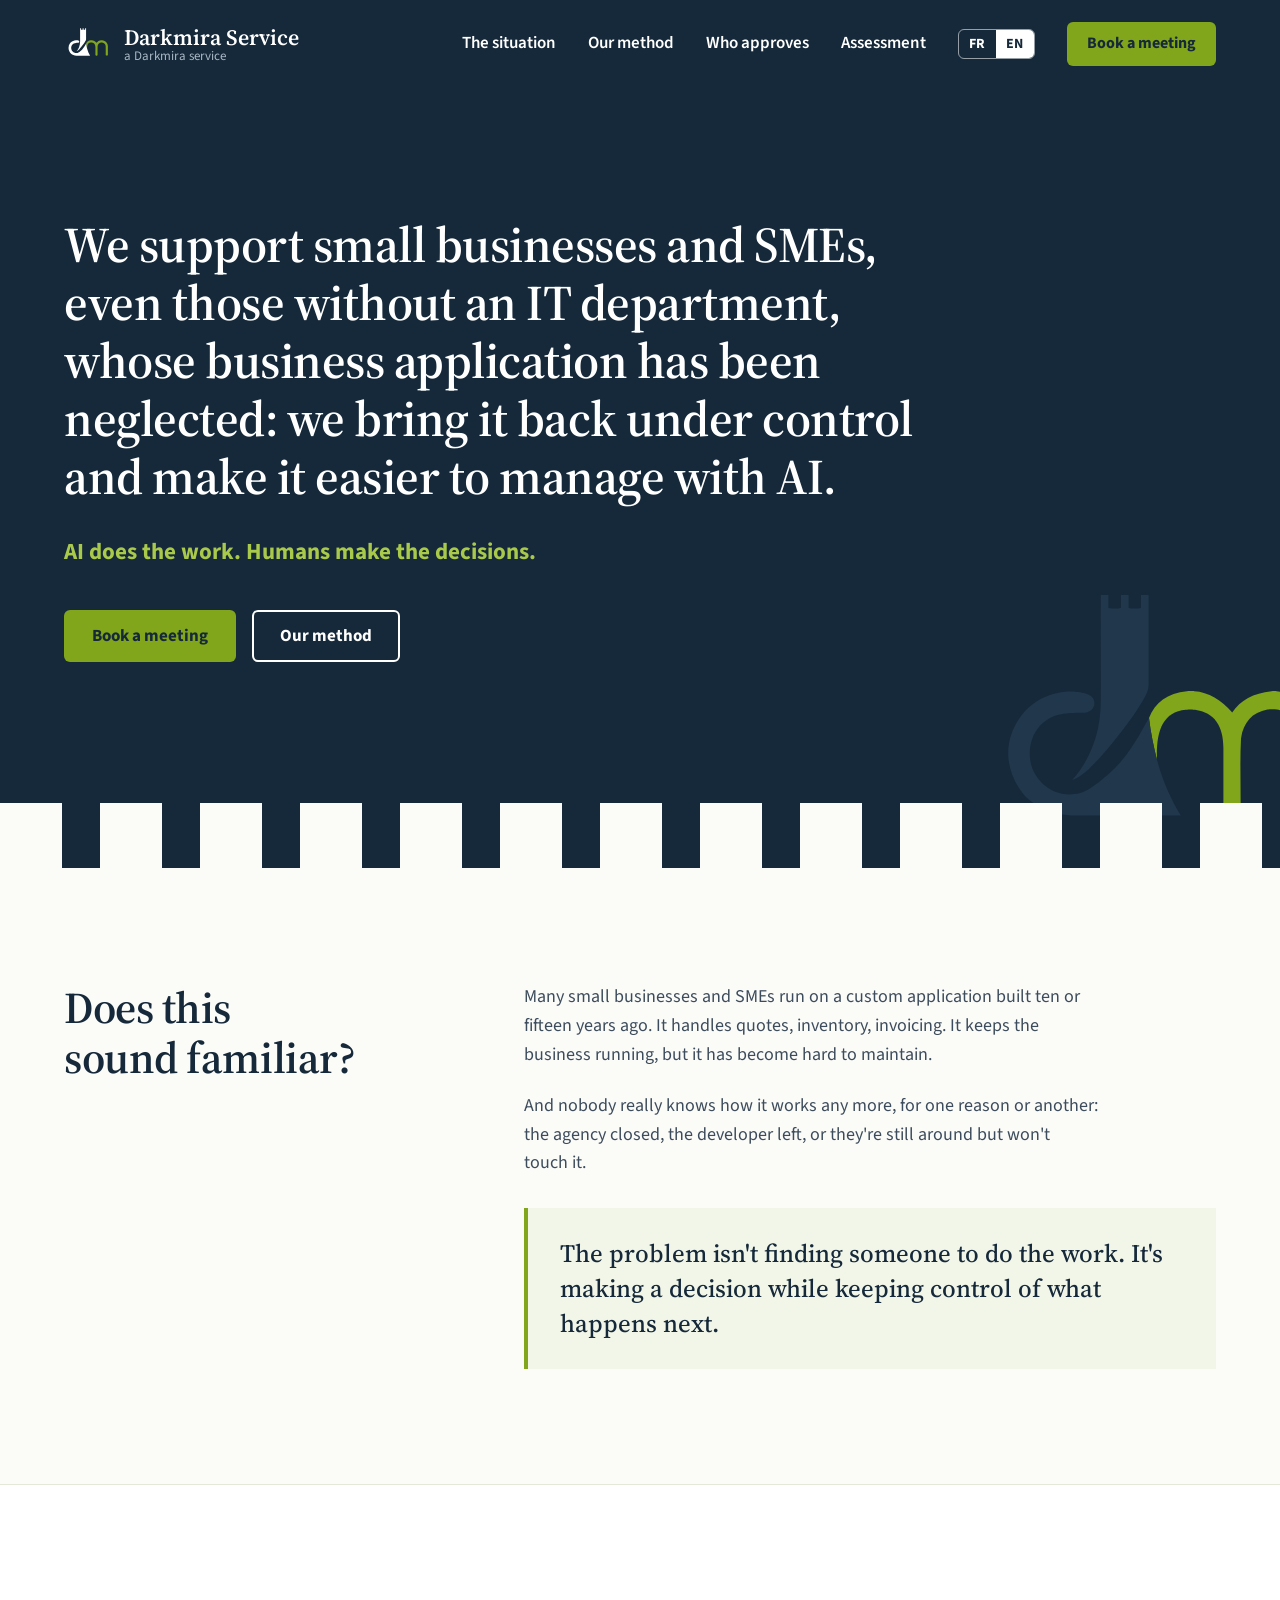
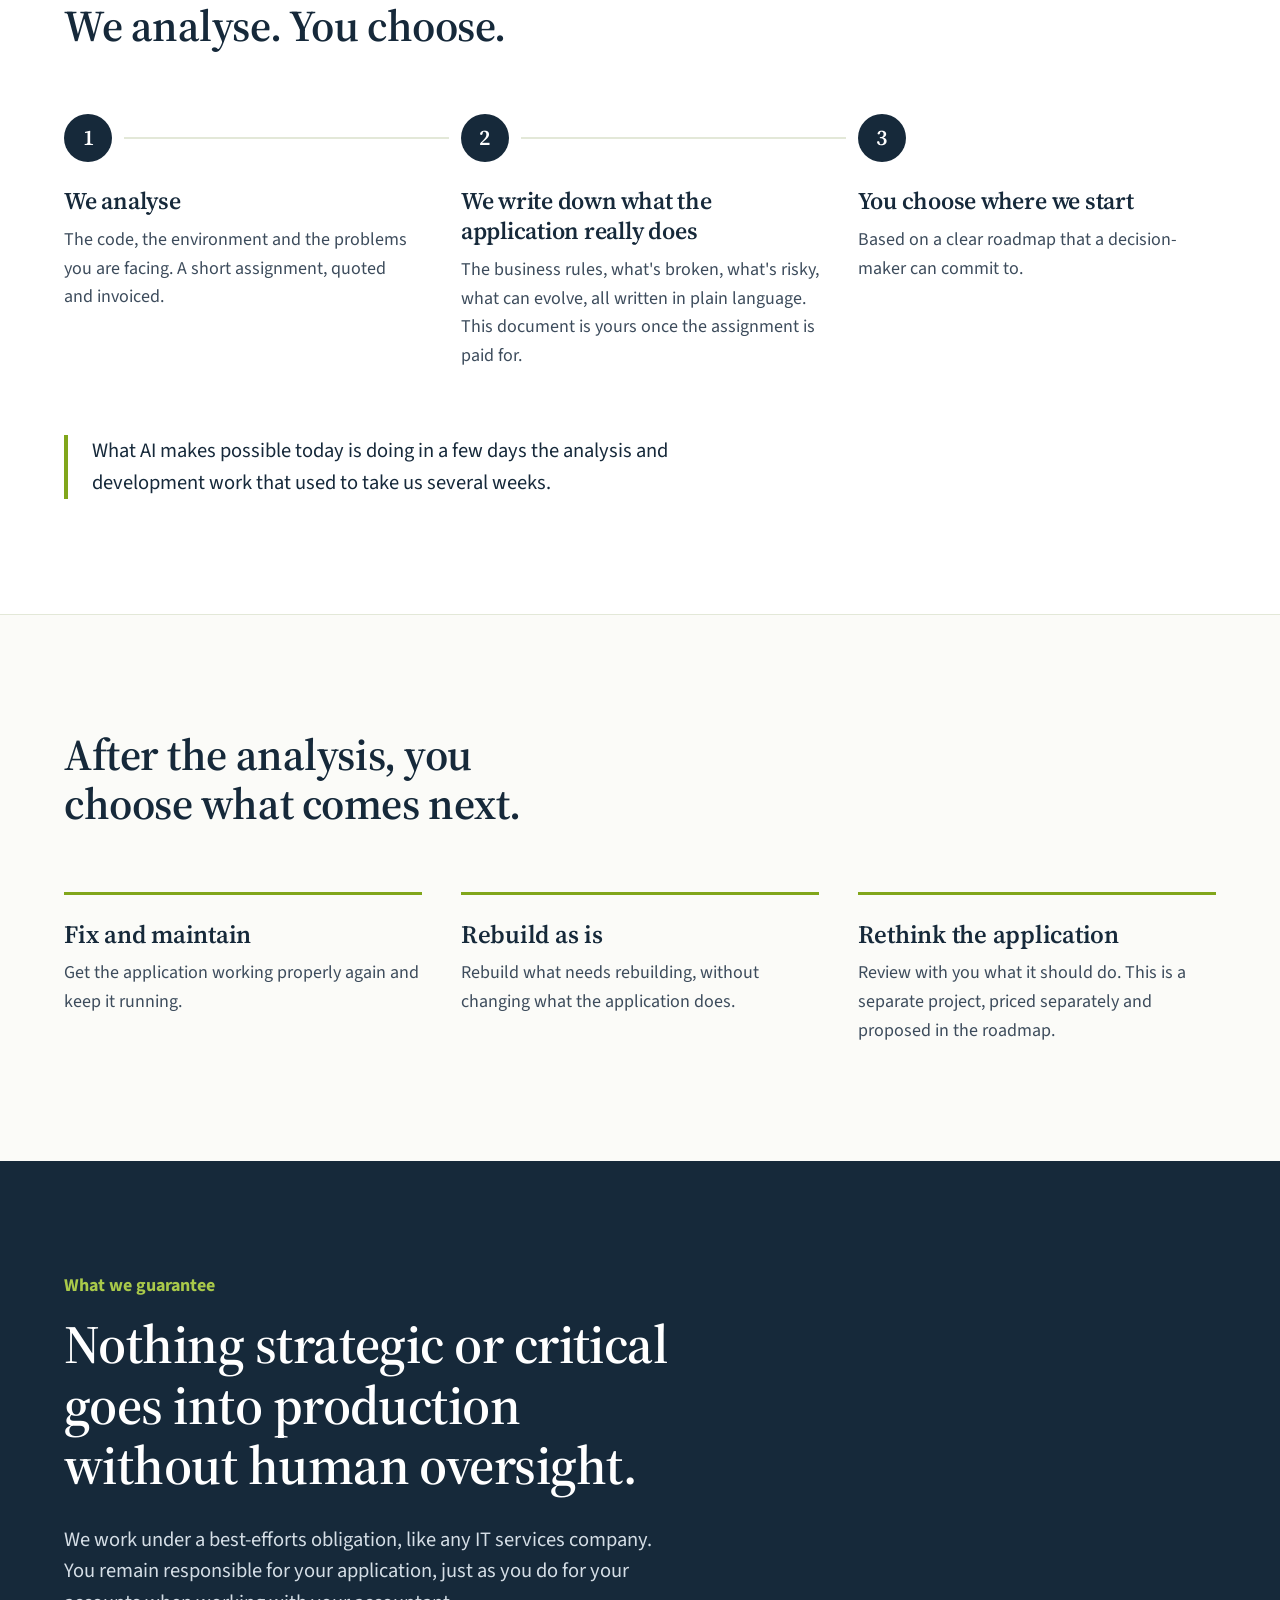
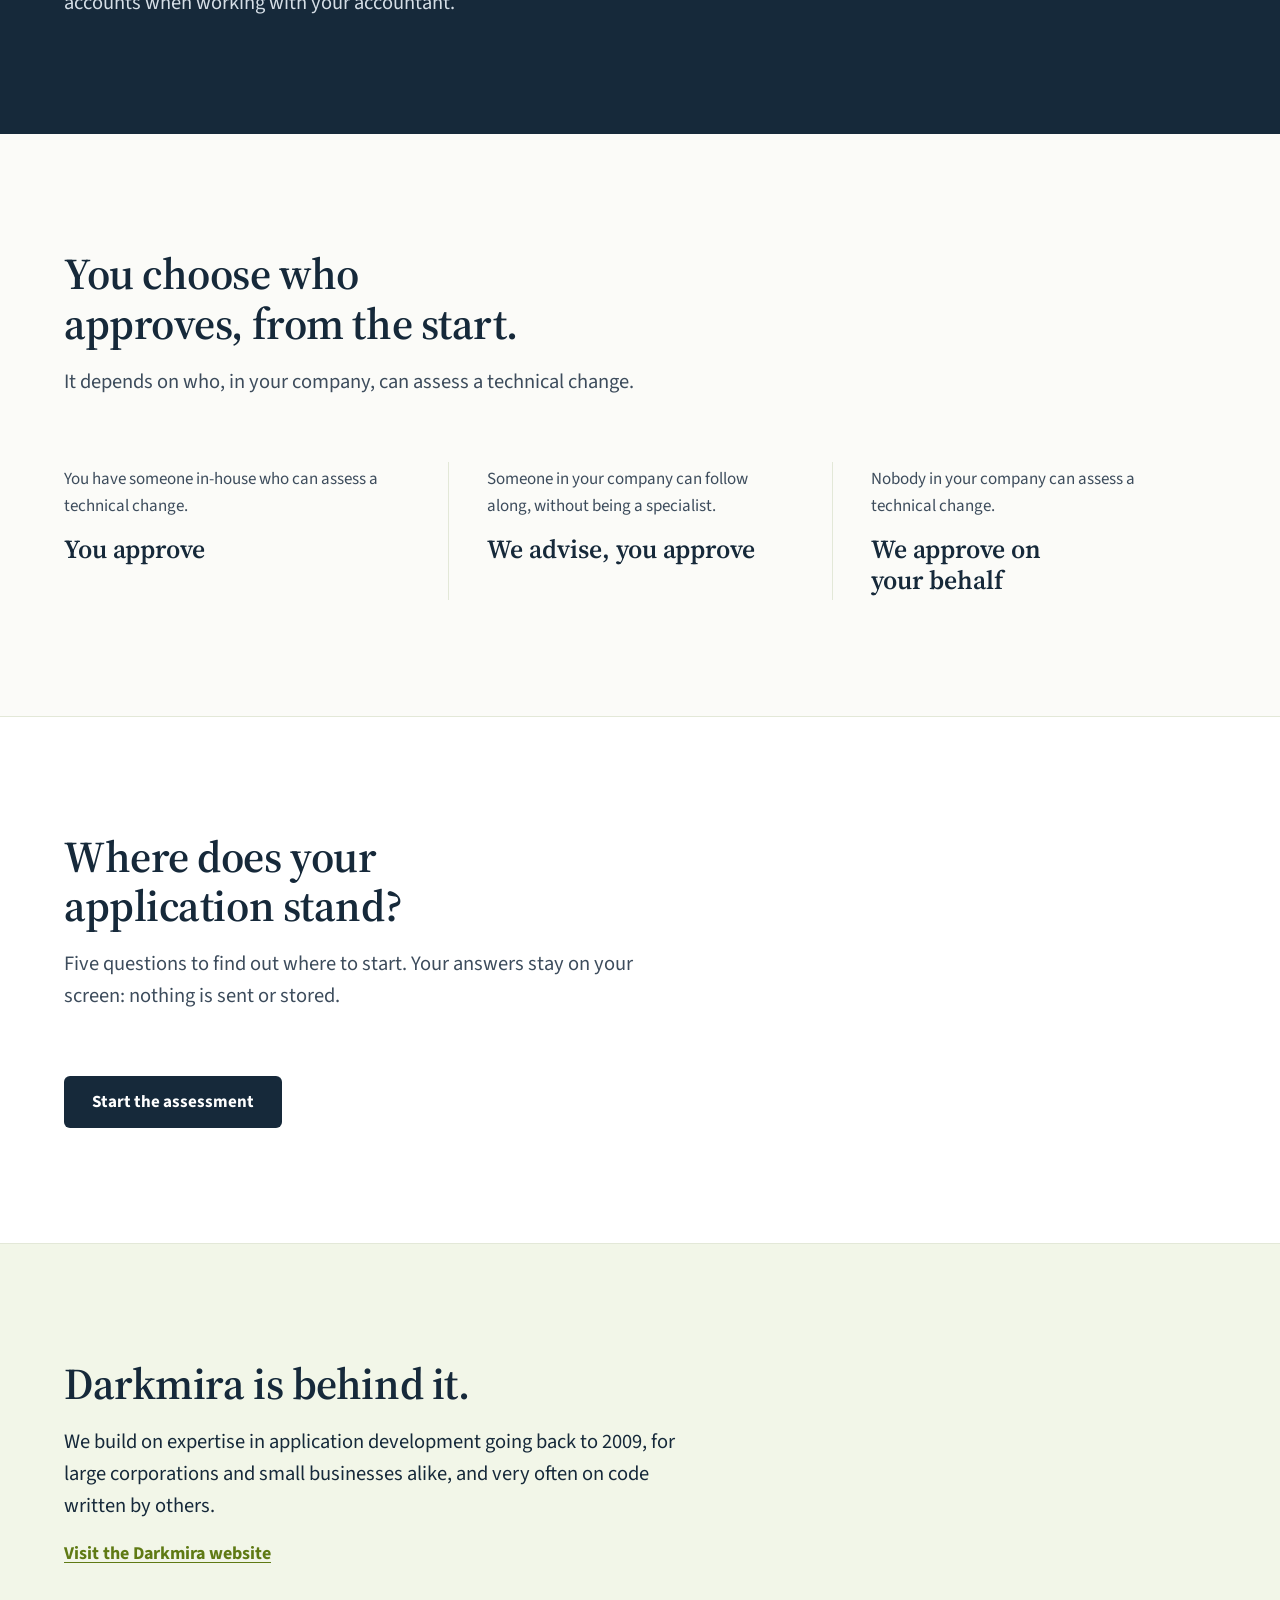
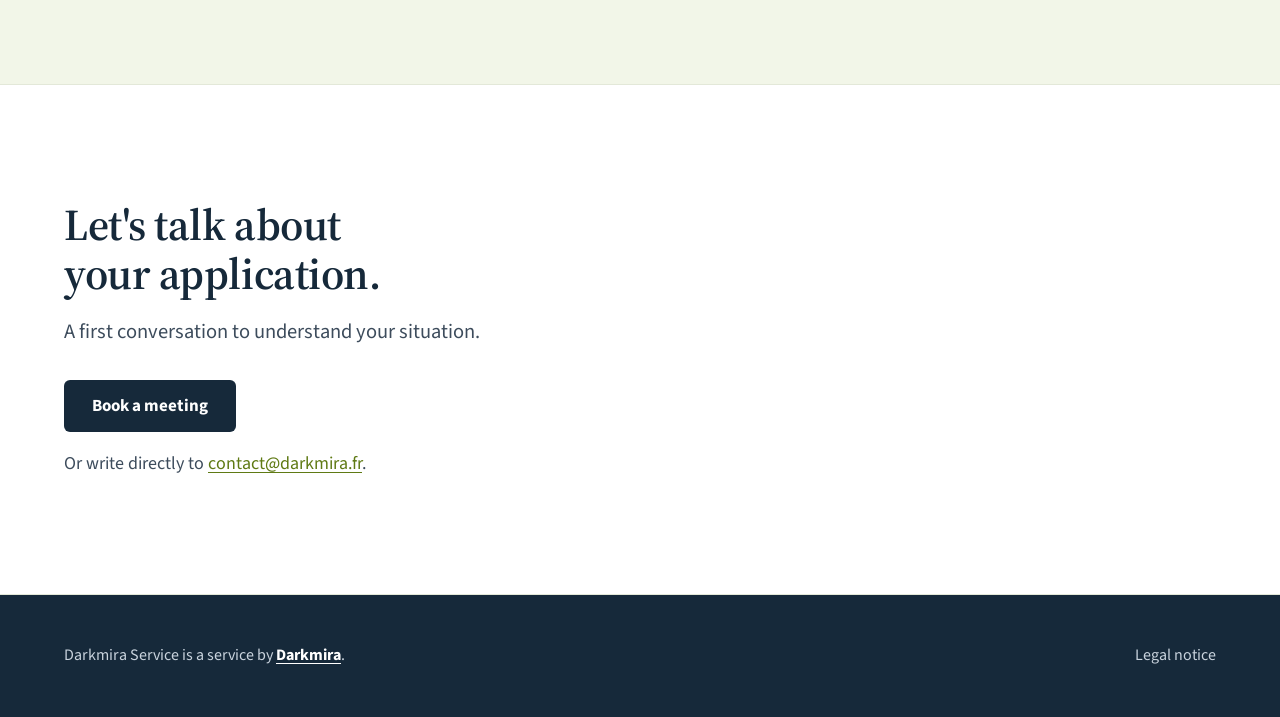
==== commit a07b385d: "Sélecteur de langue plus lisible (#5)" ====
--- a/en/index.html
+++ b/en/index.html
@@ -15,7 +15,7 @@
 <link rel="preconnect" href="https://fonts.googleapis.com">
 <link rel="preconnect" href="https://fonts.gstatic.com" crossorigin>
 <link rel="stylesheet" href="https://fonts.googleapis.com/css2?family=Source+Sans+3:wght@400;600;700&amp;family=Source+Serif+4:opsz,wght@8..60,500;8..60,600&amp;display=swap">
-<link rel="stylesheet" href="/assets/css/site.css">
+<link rel="stylesheet" href="/assets/css/site.css?v=20261005">
 </head>
 <body>
 <a class="evitement" href="#contenu">Skip to content</a>
@@ -28,7 +28,7 @@
       <a href="#methode">Our method</a>
       <a href="#qui-valide">Who approves</a>
       <a href="#diagnostic">Assessment</a>
-      <a class="langue" href="/" hreflang="fr" lang="fr" aria-label="Version française">FR</a>
+      <span class="langues" role="group" aria-label="Language"><a href="/" hreflang="fr" lang="fr" aria-label="Version française">FR</a><span class="langues__actuelle" aria-current="true">EN</span></span>
       <a class="bouton bouton--vert" href="#contact">Book a meeting</a>
     </nav>
   </header>
@@ -216,6 +216,6 @@
     </nav>
   </div>
 </footer>
-<script src="/assets/js/diagnostic.js" defer></script>
+<script src="/assets/js/diagnostic.js?v=20261005" defer></script>
 </body>
 </html>
--- a/assets/css/site.css
+++ b/assets/css/site.css
@@ -508,7 +508,7 @@
 }
 
 @media (max-width: 600px) {
-  .entete nav a:not(.bouton):not(.langue) { display: none; }
+  .entete nav > a:not(.bouton) { display: none; }
   .entete nav { width: auto; }
   .entete { flex-wrap: nowrap; }
   .marque span { display: none; }
@@ -633,22 +633,24 @@
 .entete__logo { flex: none; }
 .entete nav a { white-space: nowrap; }
 @media (max-width: 900px) {
-  .entete nav a:not(.bouton):not(.langue) { display: none; }
+  .entete nav > a:not(.bouton) { display: none; }
 }
 @media (max-width: 1100px) {
-  .entete nav a:not(.bouton):not(.langue) { display: none; }
-}
-
-/* Sélecteur de langue */
-.entete nav a.langue {
-  padding: 4px 9px;
-  border: 1px solid rgba(255, 255, 255, .45);
-  border-radius: 4px;
-  color: var(--blanc);
+  .entete nav > a:not(.bouton) { display: none; }
+}
+
+/* Sélecteur de langue : interrupteur FR | EN, la langue active est surlignée */
+.langues {
+  display: inline-flex;
+  border: 1px solid rgba(255, 255, 255, .55);
+  border-radius: 6px;
+  overflow: hidden;
   font-size: 14px;
   font-weight: 700;
   letter-spacing: .04em;
-  line-height: 1.2;
-  text-decoration: none;
-}
-.entete nav a.langue:hover { border-color: var(--vert-clair); color: var(--vert-clair); }
+  line-height: 1;
+}
+.langues > * { padding: 7px 10px; }
+.langues__actuelle { background: var(--blanc); color: var(--nuit); }
+.entete nav .langues a { color: var(--blanc); text-decoration: none; }
+.entete nav .langues a:hover { background: rgba(255, 255, 255, .14); color: var(--blanc); }
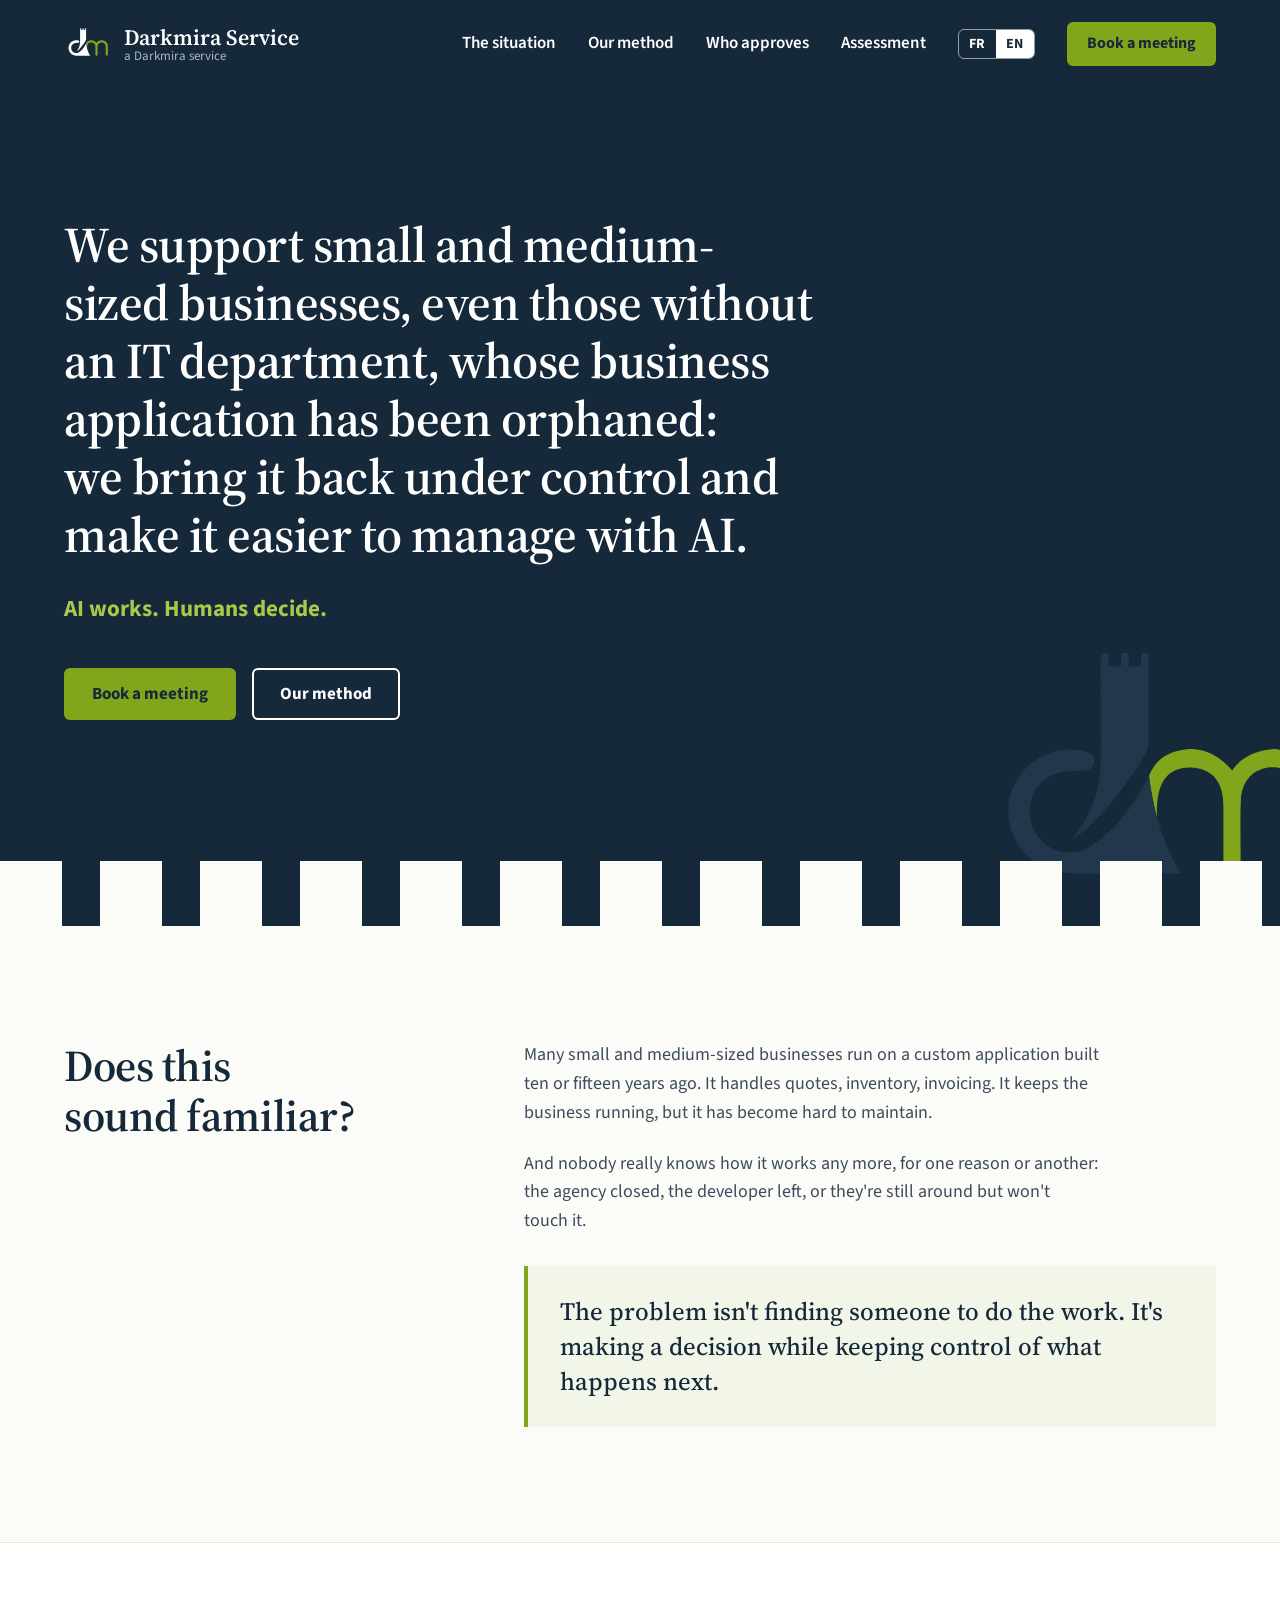
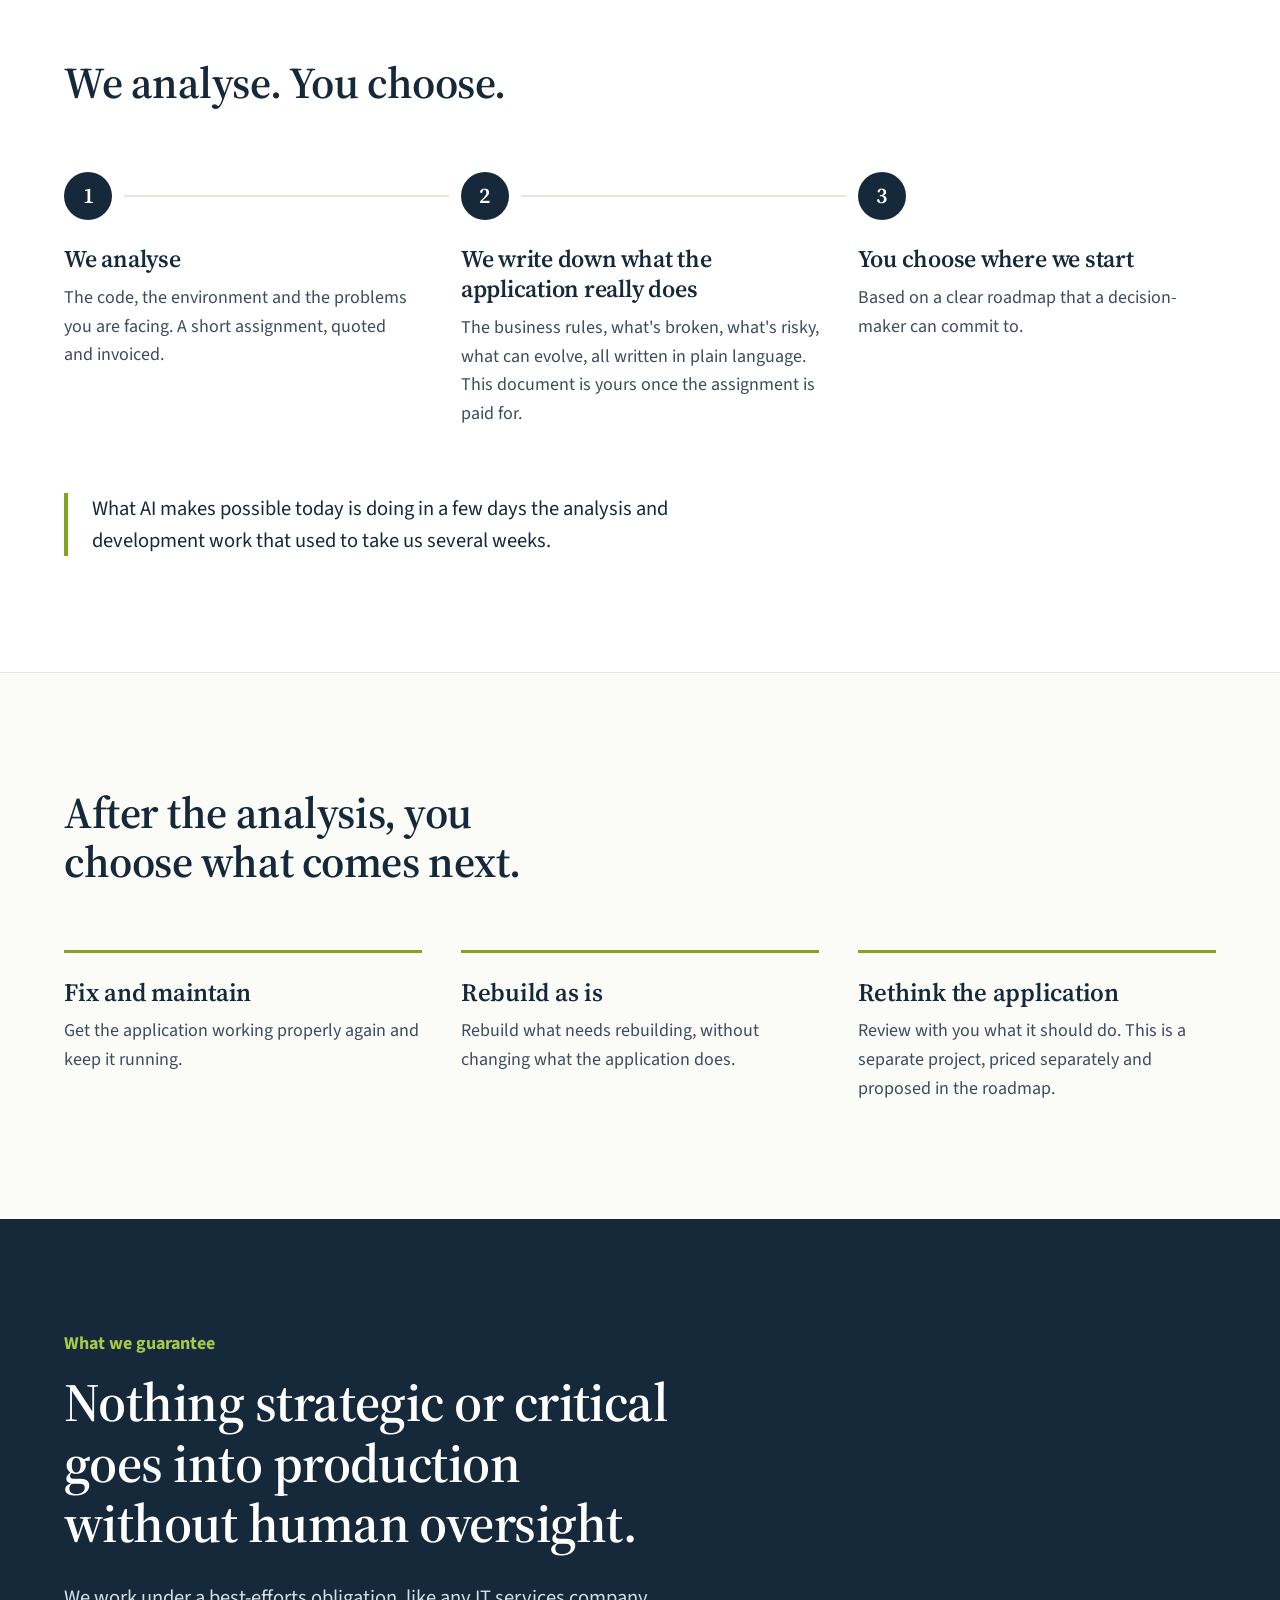
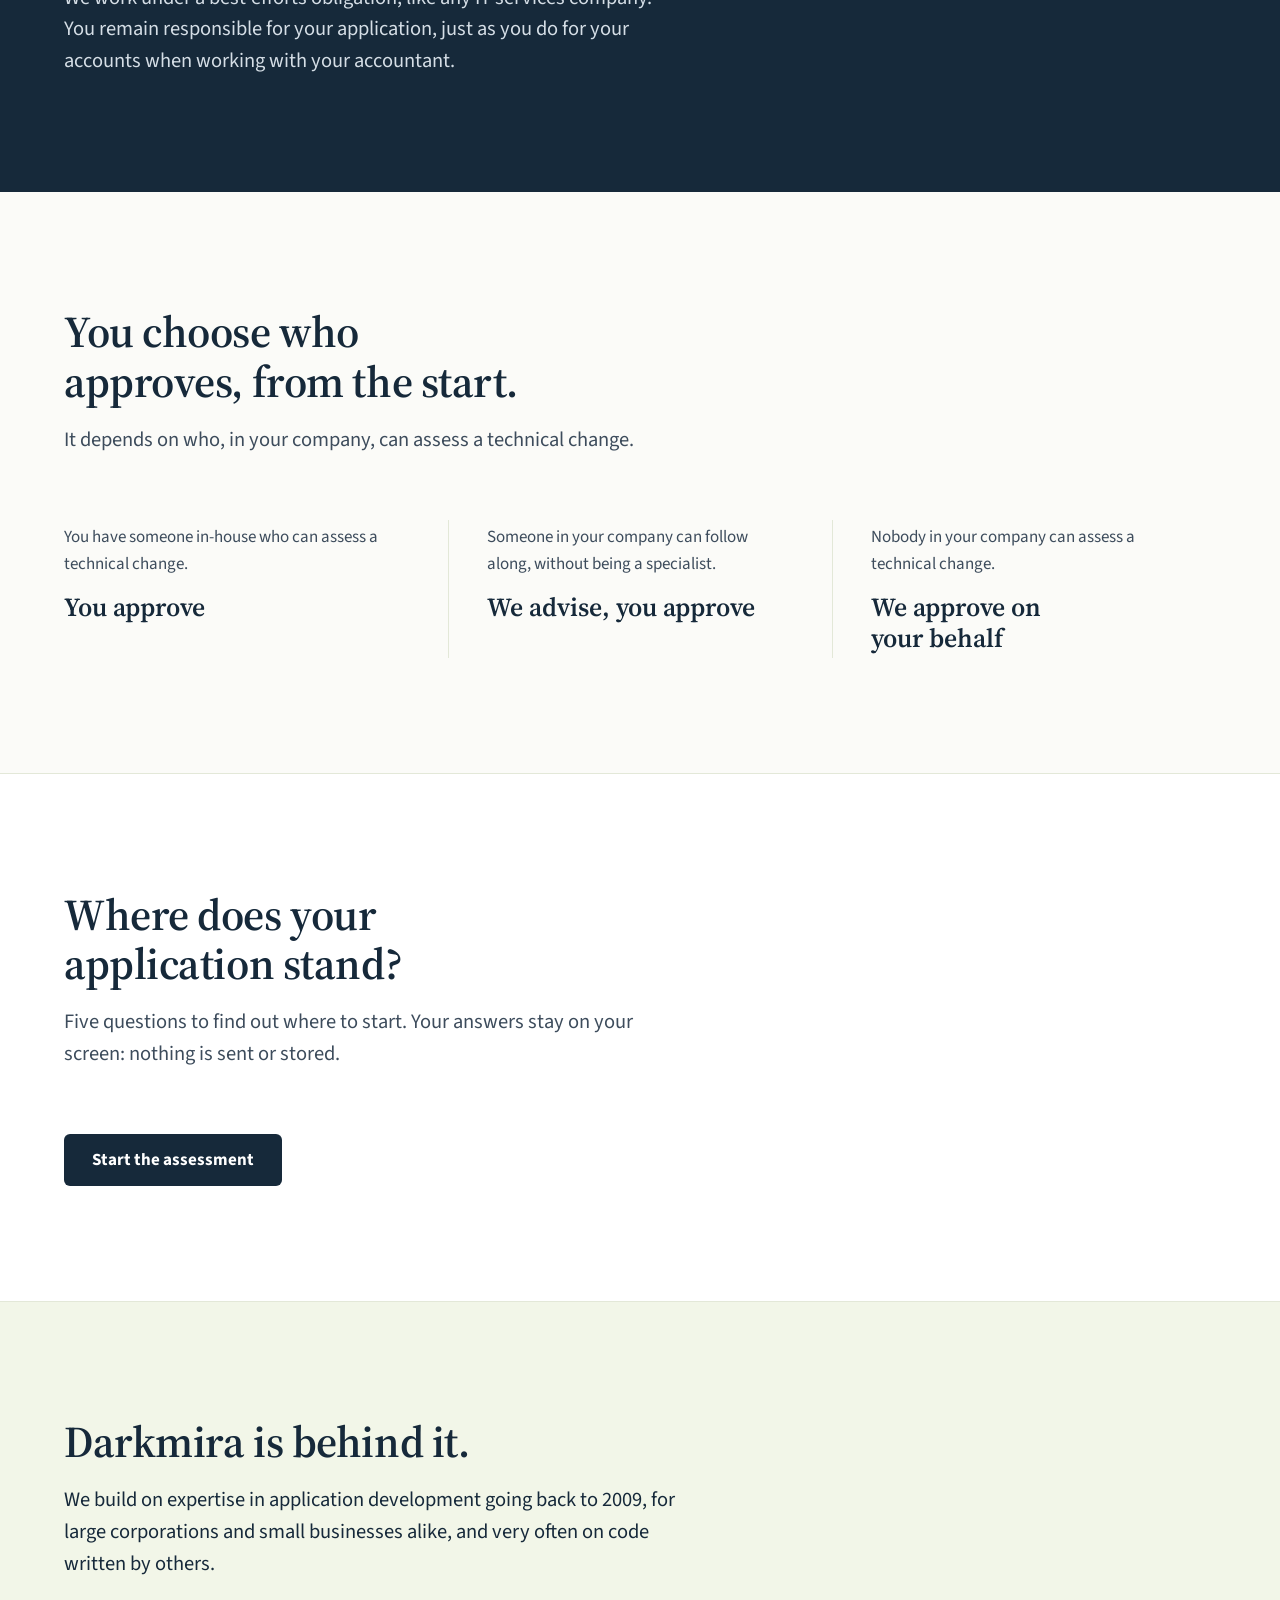
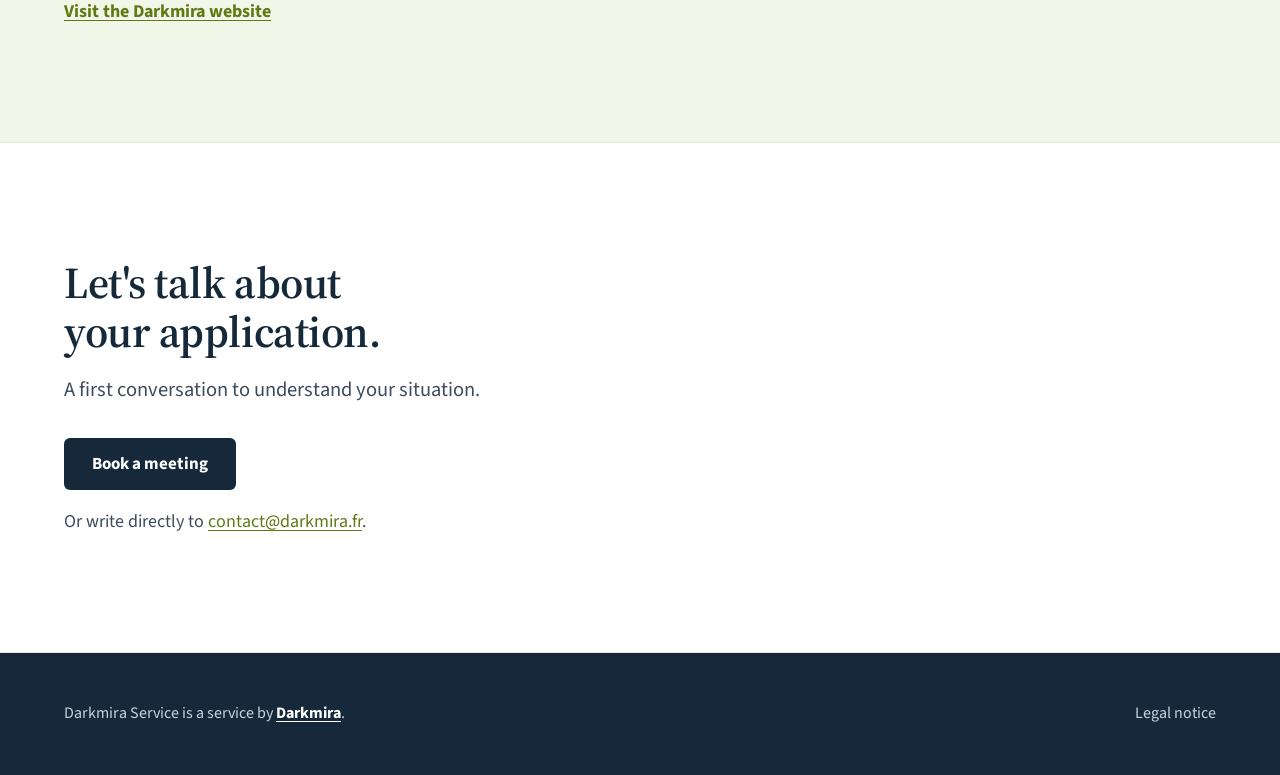
==== commit b3985f70: "Corrections de la version anglaise (#7)" ====
--- a/en/index.html
+++ b/en/index.html
@@ -3,7 +3,7 @@
 <head>
 <meta charset="utf-8">
 <title>Darkmira Service: your business application back under control</title>
-<meta name="description" content="Darkmira Service supports small businesses and SMEs, even those without an IT department: we bring your business application back under control and make it easier to manage with AI.">
+<meta name="description" content="Darkmira Service supports small and medium-sized businesses, even those without an IT department: we bring your business application back under control and make it easier to manage with AI.">
 <meta name="viewport" content="width=device-width, initial-scale=1">
 <link rel="alternate" hreflang="fr" href="https://service.darkmira.fr/">
 <link rel="alternate" hreflang="en" href="https://service.darkmira.fr/en/">
@@ -34,8 +34,8 @@
   </header>
 
   <section class="cadre hero hero--service">
-    <h1>We support small businesses and SMEs, even those without an IT department, whose business application has been neglected: we bring it back under control and make it easier to manage with AI.</h1>
-    <p class="signature">AI does the work. Humans make the decisions.</p>
+    <h1>We support small and medium-sized businesses, even those without an IT department, whose business application has been orphaned: we bring it back under control and make it easier to manage with AI.</h1>
+    <p class="signature">AI works. Humans decide.</p>
     <div class="actions">
       <a class="bouton bouton--vert" href="#contact">Book a meeting</a>
       <a class="bouton bouton--contour" href="#methode">Our method</a>
@@ -49,7 +49,7 @@
     <div class="cadre deux-colonnes">
       <h2 id="situation-titre">Does this sound familiar?</h2>
       <div>
-        <p>Many small businesses and SMEs run on a custom application built ten or fifteen years ago. It handles quotes, inventory, invoicing. It keeps the business running, but it has become hard to maintain.</p>
+        <p>Many small and medium-sized businesses run on a custom application built ten or fifteen years ago. It handles quotes, inventory, invoicing. It keeps the business running, but it has become hard to maintain.</p>
         <p>And nobody really knows how it works any more, for one reason or another: the agency closed, the developer left, or they're still around but won't touch it.</p>
         <p class="encadre">The problem isn't finding someone to do the work. It's making a decision while keeping control of what happens next.</p>
       </div>
